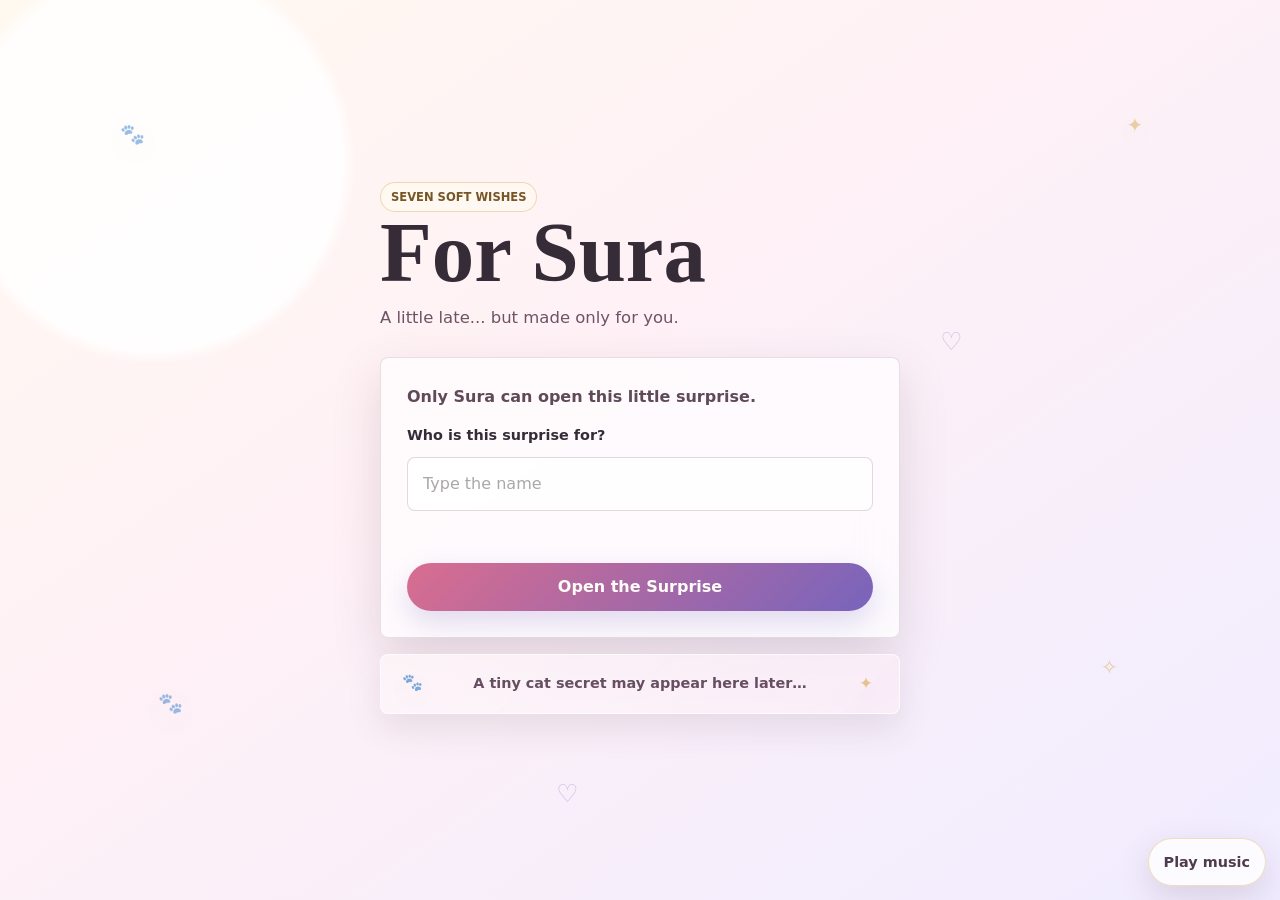
==== index.html @ e878a4b5 "added chapter two" ====
<!DOCTYPE html>
<html lang="en">
<head>
  <meta charset="UTF-8">
  <meta name="viewport" content="width=device-width, initial-scale=1, viewport-fit=cover">
  <meta name="theme-color" content="#fff5f7">
  <title>For Sura</title>
  <link rel="stylesheet" href="style.css?v=20260611-cat-council">
</head>
<body>
  <div class="ambient-layer" aria-hidden="true">
    <span class="float-shape paw p1">🐾</span>
    <span class="float-shape star p2">✦</span>
    <span class="float-shape heart p3">♡</span>
    <span class="float-shape paw p4">🐾</span>
    <span class="float-shape star p5">✧</span>
    <span class="float-shape heart p6">♡</span>
  </div>

  <button class="music-button tap-target" id="musicToggle" type="button">Play music</button>

  <main id="app">
    <section class="screen lock-screen is-active" id="lockScreen" aria-labelledby="lockTitle">
      <div class="screen-inner compact">
        <div class="mini-badge">seven soft wishes</div>
        <h1 id="lockTitle">For Sura</h1>
        <p class="subtitle" id="lockSubtitle">A little late&hellip; but made only for you.</p>

        <form class="glass-panel lock-card" id="unlockForm" autocomplete="off">
          <p class="soft-copy" id="lockOnlyText">Only Sura can open this little surprise.</p>
          <label for="unlockAnswer">Who is this surprise for?</label>
          <input id="unlockAnswer" name="unlockAnswer" type="text" inputmode="text" placeholder="Type the name" aria-describedby="unlockMessage">
          <p class="form-message" id="unlockMessage" aria-live="polite"></p>
          <button class="primary-button tap-target" type="submit">Open the Surprise</button>
        </form>

        <div class="return-game-shell" id="returnGameShell" aria-label="You Opened It Again">
          <span class="return-decoration return-paw" aria-hidden="true">&#128062;</span>
          <span class="return-decoration return-star" aria-hidden="true">&#10022;</span>

          <p class="return-game-hint" id="returnGameHint">A tiny cat secret may appear here later&hellip;</p>

          <article class="return-game-card" id="returnGameCard" hidden>
            <div class="mini-badge" id="returnGameFeature">You Opened It Again&hellip;</div>
            <h2 id="returnGameTitle">Wait&hellip; you opened it again? &#128062;</h2>
            <p id="returnGameSubtitle">The cats noticed. Since you came back, they prepared a tiny challenge.</p>

            <button class="return-primary-button tap-target" id="startReturnGame" type="button">
              Accept the Cat Challenge
            </button>

            <div class="return-trial" id="returnTrial" hidden>
              <div class="return-game-name" id="returnGameName">The Cat Council Trial</div>
              <p class="return-question" id="returnQuestion">The Cat Council has one question&hellip; why did you come back?</p>
              <div class="return-choice-grid" id="returnChoiceGrid"></div>
              <p class="return-verdict" id="returnVerdict" hidden></p>
              <p class="return-paw-instruction" id="returnPawInstruction" hidden>To complete the trial, catch 3 paw prints.</p>
              <p class="return-paw-progress" id="returnPawProgress" hidden>0 / 3 paws collected</p>
              <div class="return-paw-field" id="returnPawField" hidden aria-label="Floating paw prints"></div>

              <div class="return-final" id="returnFinal" hidden>
                <p class="return-final-message" id="returnFinalMessage"></p>
                <div class="return-badge" id="returnBadge">Official Return Visitor of the Cat Kingdom &#128062;</div>
                <p class="return-secret-wish" id="returnSecretWish"></p>
                <button class="return-primary-button tap-target" id="visitSurpriseAgain" type="button">
                  Visit the surprise again
                </button>
              </div>
            </div>
          </article>
        </div>
      </div>
    </section>

    <section class="screen game-screen" id="gameScreen" aria-labelledby="gameTitle">
      <div class="screen-inner wide">
        <div class="section-heading">
          <div class="mini-badge">birthday cats</div>
          <h2 id="gameTitle">Help the Birthday Cats Find 7 Wishes</h2>
          <p id="gameSubtitle">I&rsquo;m 7 days late, so I hid 7 wishes with the cats.</p>
        </div>

        <div class="progress-wrap" aria-live="polite">
          <span id="wishProgress">0 / 7 wishes collected</span>
          <div class="progress-track" aria-hidden="true">
            <span id="progressBar"></span>
          </div>
        </div>

        <div class="cat-grid" id="gameGrid" aria-label="Birthday cat cards"></div>

        <div class="completion-note" id="gameComplete" hidden>
          <p>You found all 7 wishes. Now your real surprise is open.</p>
          <button class="primary-button tap-target" id="openGiftButton" type="button">Open the Gift</button>
        </div>
      </div>
    </section>

    <section class="screen gift-screen" id="giftScreen" aria-labelledby="giftTitle">
      <div class="screen-inner compact">
        <div class="section-heading">
          <div class="mini-badge">unlocked</div>
          <h2 id="giftTitle">You unlocked the gift.</h2>
          <p>Tap the gift</p>
        </div>

        <button class="gift-box tap-target" id="giftBox" type="button" aria-label="Open the gift">
          <span class="gift-lid"></span>
          <span class="gift-ribbon vertical"></span>
          <span class="gift-ribbon horizontal"></span>
          <span class="gift-body"></span>
          <span class="gift-glow" aria-hidden="true"></span>
        </button>

        <div class="gift-message glass-panel" id="giftMessage" hidden>
          <p>This is not just a late birthday wish&hellip; it&rsquo;s a small reminder that you are appreciated.</p>
          <button class="primary-button tap-target" id="continueButton" type="button">Continue</button>
        </div>
      </div>
    </section>

    <section class="main-content" id="mainContent" aria-label="Birthday message for Sura" hidden>
      <section class="hero-section content-band">
        <div class="hero-copy reveal">
          <div class="mini-badge">made for friendship</div>
          <h1 id="heroTitle"></h1>
          <p id="heroSubtitle"></p>
        </div>
        <div class="hero-art reveal" id="heroArt" aria-hidden="true"></div>
      </section>

      <section class="content-band wishes-section" aria-labelledby="wishesTitle">
        <div class="section-heading reveal">
          <div class="mini-badge">seven days</div>
          <h2 id="wishesTitle">7 Days Late, 7 Wishes</h2>
          <p>Each late day brought one more wish for you.</p>
        </div>
        <div class="wish-list" id="wishList"></div>
      </section>

      <section class="content-band cats-section" aria-labelledby="catsTitle">
        <div class="section-heading reveal">
          <div class="mini-badge">soft paws</div>
          <h2 id="catsTitle">Because You Love Cats</h2>
          <p>So instead of normal photos, this little surprise comes with cats, softness, and wishes made just for you.</p>
        </div>
        <div class="cat-showcase" id="catShowcase"></div>
      </section>

      <section class="content-band chapter-two-section" id="chapterTwo" aria-labelledby="chapterTwoTitle"></section>

      <section class="content-band uploaded-section" id="uploadedCatSection" aria-labelledby="uploadedCatsTitle" hidden>
        <div class="section-heading reveal">
          <div class="mini-badge">extra smiles</div>
          <h2 id="uploadedCatsTitle">A Few More Birthday Cats</h2>
          <p>Because one cat was clearly not enough for a proper late birthday surprise.</p>
        </div>
        <div class="uploaded-image-grid" id="uploadedImageGrid"></div>
      </section>

      <section class="content-band message-section" aria-labelledby="messageTitle">
        <div class="letter-card reveal">
          <h2 id="messageTitle">A Little Letter</h2>
          <div id="mainMessage"></div>
        </div>
      </section>

      <section class="content-band finale-section" aria-labelledby="finalTitle">
        <div class="final-panel reveal">
          <h2 id="finalTitle">Late by 7 days&hellip; but still wishing you the best for the whole year.</h2>
          <button class="primary-button tap-target" id="replayButton" type="button">Replay the Surprise</button>
        </div>
      </section>
    </section>
  </main>

  <div class="confetti-layer" id="confettiLayer" aria-hidden="true"></div>
  <script src="chapter-two.config.js?v=20260611-cat-council"></script>
  <script src="chapter-two.data.js?v=20260611-cat-council"></script>
  <script src="chapter-two.js?v=20260611-cat-council"></script>
  <script src="script.js?v=20260611-cat-council"></script>
</body>
</html>
---- style.css ----
:root {
  --blush: #f6b7c8;
  --blush-deep: #d96d8f;
  --lavender: #c9b8ff;
  --lavender-deep: #7864bc;
  --cream: #fff7e8;
  --white: #ffffff;
  --gold: #d7ad55;
  --mint: #c7ded0;
  --ink: #352c38;
  --muted: #766b79;
  --line: rgba(126, 92, 113, 0.18);
  --glass: rgba(255, 255, 255, 0.68);
  --shadow: 0 18px 48px rgba(93, 63, 78, 0.17);
  --radius: 8px;
  --serif: Georgia, "Times New Roman", serif;
  --sans: "Avenir Next", "Segoe UI", system-ui, -apple-system, BlinkMacSystemFont, sans-serif;
}

* {
  box-sizing: border-box;
}

html {
  min-height: 100%;
  scroll-behavior: smooth;
}

body {
  min-height: 100vh;
  min-height: 100svh;
  margin: 0;
  color: var(--ink);
  font-family: var(--sans);
  background:
    radial-gradient(circle at 12% 18%, rgba(255, 255, 255, 0.88) 0 14%, transparent 15%),
    linear-gradient(145deg, #fff9f0 0%, #fff1f6 42%, #f0ecff 100%);
  overflow-x: hidden;
  -webkit-font-smoothing: antialiased;
  -webkit-tap-highlight-color: transparent;
}

button,
input {
  font: inherit;
}

button {
  cursor: pointer;
}

button:focus-visible,
input:focus-visible {
  outline: 3px solid rgba(215, 173, 85, 0.58);
  outline-offset: 3px;
}

.tap-target {
  min-height: 48px;
  touch-action: manipulation;
}

.ambient-layer,
.confetti-layer {
  position: fixed;
  inset: 0;
  pointer-events: none;
  overflow: hidden;
}

.ambient-layer {
  z-index: 0;
}

.confetti-layer {
  z-index: 20;
}

.float-shape {
  position: absolute;
  display: grid;
  width: 34px;
  height: 34px;
  place-items: center;
  color: rgba(217, 109, 143, 0.44);
  font-size: 1.25rem;
  animation: floatAround 11s ease-in-out infinite;
  filter: drop-shadow(0 8px 14px rgba(93, 63, 78, 0.13));
}

.float-shape.star {
  color: rgba(215, 173, 85, 0.52);
}

.float-shape.heart {
  color: rgba(120, 100, 188, 0.35);
  font-size: 1.55rem;
}

.p1 { left: 9%; top: 13%; animation-delay: -1s; }
.p2 { right: 10%; top: 12%; animation-delay: -3s; }
.p3 { left: 73%; top: 36%; animation-delay: -5s; }
.p4 { left: 12%; bottom: 20%; animation-delay: -7s; }
.p5 { right: 12%; bottom: 24%; animation-delay: -2s; }
.p6 { left: 43%; bottom: 10%; animation-delay: -8s; }

#app {
  position: relative;
  z-index: 1;
}

.screen {
  display: none;
  min-height: 100vh;
  min-height: 100svh;
  padding:
    calc(24px + env(safe-area-inset-top))
    18px
    calc(28px + env(safe-area-inset-bottom));
}

.screen.is-active {
  display: grid;
  place-items: center;
  animation: screenIn 420ms ease both;
}

.game-screen.is-active {
  align-items: start;
}

.screen-inner {
  width: min(100%, 760px);
}

.screen-inner.compact {
  max-width: 520px;
}

.screen-inner.wide {
  max-width: 930px;
}

.mini-badge {
  display: inline-flex;
  align-items: center;
  min-height: 30px;
  padding: 5px 10px;
  border: 1px solid rgba(215, 173, 85, 0.42);
  border-radius: 999px;
  color: #765626;
  background: rgba(255, 251, 240, 0.68);
  font-size: 0.72rem;
  font-weight: 800;
  letter-spacing: 0;
  text-transform: uppercase;
}

h1,
h2,
h3,
p {
  margin-top: 0;
}

h1,
h2 {
  font-family: var(--serif);
  letter-spacing: 0;
}

h1 {
  margin-bottom: 12px;
  font-size: clamp(2.55rem, 14vw, 5.3rem);
  line-height: 0.95;
}

h2 {
  margin-bottom: 10px;
  font-size: clamp(2rem, 8.5vw, 3.45rem);
  line-height: 1.02;
}

h3 {
  margin-bottom: 8px;
  font-size: 1rem;
}

p {
  color: var(--muted);
  line-height: 1.65;
}

.subtitle {
  max-width: 28rem;
  margin-bottom: 26px;
  color: #6e5366;
  font-size: 1.03rem;
}

.glass-panel {
  border: 1px solid var(--line);
  border-radius: var(--radius);
  background: var(--glass);
  box-shadow: var(--shadow);
  -webkit-backdrop-filter: blur(18px);
  backdrop-filter: blur(18px);
}

.lock-card {
  display: grid;
  gap: 14px;
  padding: 20px;
}

.return-game-shell {
  position: relative;
  margin-top: 16px;
  border: 1px solid rgba(255, 255, 255, 0.68);
  border-radius: var(--radius);
  padding: 16px 14px 18px;
  background:
    linear-gradient(135deg, rgba(255, 255, 255, 0.7), rgba(255, 241, 247, 0.72)),
    linear-gradient(145deg, rgba(246, 183, 200, 0.3), rgba(201, 184, 255, 0.26));
  box-shadow: 0 14px 34px rgba(93, 63, 78, 0.12);
  text-align: center;
  overflow: hidden;
  -webkit-backdrop-filter: blur(16px);
  backdrop-filter: blur(16px);
}

.return-game-hint {
  position: relative;
  z-index: 1;
  margin: 0;
  color: #674e62;
  font-size: 0.9rem;
  font-weight: 800;
  line-height: 1.42;
}

.return-decoration {
  position: absolute;
  display: grid;
  width: 34px;
  height: 34px;
  place-items: center;
  color: rgba(217, 109, 143, 0.56);
  font-size: 1.05rem;
  filter: drop-shadow(0 8px 12px rgba(93, 63, 78, 0.12));
  animation: ctaFloat 4.6s ease-in-out infinite;
}

.return-paw {
  left: 14px;
  top: 10px;
}

.return-star {
  right: 16px;
  bottom: 13px;
  color: rgba(215, 173, 85, 0.66);
  animation-delay: -1.6s;
}

.return-game-card {
  position: relative;
  z-index: 1;
  display: grid;
  gap: 12px;
}

.return-game-card[hidden] {
  display: none;
}

.return-game-card h2 {
  margin: 0;
  color: #58314e;
  font-size: clamp(1.55rem, 7vw, 2.15rem);
  line-height: 1.05;
}

.return-game-card p {
  margin-bottom: 0;
}

.return-primary-button {
  position: relative;
  z-index: 1;
  width: min(100%, 360px);
  min-height: 58px;
  border: 1px solid rgba(255, 255, 255, 0.78);
  border-radius: 999px;
  padding: 14px 18px;
  color: #55324e;
  background:
    linear-gradient(135deg, rgba(255, 250, 236, 0.96), rgba(255, 226, 239, 0.95) 45%, rgba(232, 224, 255, 0.96)),
    linear-gradient(135deg, var(--blush), var(--lavender));
  box-shadow:
    0 14px 30px rgba(120, 100, 188, 0.18),
    inset 0 1px 0 rgba(255, 255, 255, 0.84);
  font-weight: 950;
  transition: transform 180ms ease, box-shadow 180ms ease, filter 180ms ease;
}

.return-primary-button:hover {
  filter: brightness(1.02);
  box-shadow:
    0 16px 34px rgba(120, 100, 188, 0.22),
    inset 0 1px 0 rgba(255, 255, 255, 0.88);
}

.soft-copy {
  margin-bottom: 2px;
  color: #604a59;
  font-weight: 650;
}

label {
  color: var(--ink);
  font-size: 0.9rem;
  font-weight: 800;
}

input {
  width: 100%;
  min-height: 54px;
  border: 1px solid rgba(126, 92, 113, 0.23);
  border-radius: var(--radius);
  padding: 0 15px;
  color: var(--ink);
  background: rgba(255, 255, 255, 0.8);
}

input::placeholder {
  color: rgba(53, 44, 56, 0.42);
}

.form-message {
  min-height: 24px;
  margin: 0;
  color: var(--blush-deep);
  font-size: 0.92rem;
  font-weight: 750;
}

.primary-button,
.secondary-button {
  border: 0;
  border-radius: 999px;
  padding: 13px 20px;
  font-weight: 850;
  transition: transform 180ms ease, box-shadow 180ms ease, filter 180ms ease;
}

.primary-button {
  color: #fffdf7;
  background: linear-gradient(135deg, var(--blush-deep), var(--lavender-deep));
  box-shadow: 0 12px 28px rgba(120, 100, 188, 0.22);
}

.secondary-button {
  color: var(--ink);
  background: rgba(255, 255, 255, 0.78);
}

.primary-button:active,
.secondary-button:active,
.music-button:active,
.return-primary-button:active,
.return-choice-button:active,
.return-floating-paw:active,
.cat-card-button:active,
.gift-box:active {
  transform: scale(0.97);
}

.music-button {
  position: fixed;
  right: max(14px, env(safe-area-inset-right));
  bottom: calc(14px + env(safe-area-inset-bottom));
  z-index: 12;
  border: 1px solid rgba(215, 173, 85, 0.38);
  border-radius: 999px;
  padding: 11px 15px;
  color: #4f3b4d;
  background: rgba(255, 255, 255, 0.78);
  box-shadow: 0 12px 32px rgba(93, 63, 78, 0.16);
  -webkit-backdrop-filter: blur(16px);
  backdrop-filter: blur(16px);
  font-size: 0.9rem;
  font-weight: 850;
}

.section-heading {
  max-width: 720px;
  margin: 0 auto 24px;
  text-align: center;
}

.section-heading p {
  margin-bottom: 0;
}

.return-trial {
  display: grid;
  gap: 12px;
  margin-top: 4px;
  animation: riseIn 320ms ease both;
}

.return-trial[hidden],
.return-verdict[hidden],
.return-paw-instruction[hidden],
.return-paw-progress[hidden],
.return-paw-field[hidden],
.return-final[hidden] {
  display: none;
}

.return-question {
  color: #4f3b4d;
  font-weight: 900;
}

.return-game-name {
  display: inline-grid;
  width: fit-content;
  min-height: 34px;
  margin: 0 auto;
  place-items: center;
  border: 1px solid rgba(215, 173, 85, 0.32);
  border-radius: 999px;
  padding: 5px 12px;
  color: #765626;
  background: rgba(255, 251, 240, 0.74);
  font-size: 0.74rem;
  font-weight: 950;
  text-transform: uppercase;
}

.return-choice-grid {
  display: grid;
  gap: 9px;
}

.return-choice-button {
  width: 100%;
  min-height: 52px;
  border: 1px solid rgba(215, 173, 85, 0.28);
  border-radius: var(--radius);
  padding: 11px 12px;
  color: #4f3b4d;
  background: rgba(255, 255, 255, 0.72);
  box-shadow: 0 10px 22px rgba(93, 63, 78, 0.09);
  font-weight: 850;
  line-height: 1.22;
  transition: transform 180ms ease, background 180ms ease, border-color 180ms ease, box-shadow 180ms ease;
}

.return-choice-button.is-selected {
  border-color: rgba(217, 109, 143, 0.46);
  background: linear-gradient(135deg, rgba(255, 232, 241, 0.9), rgba(237, 231, 255, 0.92));
  box-shadow: 0 12px 28px rgba(120, 100, 188, 0.15);
}

.return-choice-button:disabled {
  cursor: default;
  opacity: 0.82;
}

.return-verdict {
  border: 1px solid rgba(217, 109, 143, 0.2);
  border-radius: var(--radius);
  padding: 12px;
  color: #52374b;
  background: rgba(255, 255, 255, 0.7);
  font-weight: 850;
  animation: riseIn 320ms ease both;
}

.return-paw-instruction,
.return-paw-progress {
  color: #6d5266;
  font-size: 0.92rem;
  font-weight: 850;
  line-height: 1.4;
}

.return-paw-progress {
  display: inline-grid;
  width: fit-content;
  min-height: 34px;
  margin: 0 auto;
  place-items: center;
  border: 1px solid rgba(215, 173, 85, 0.3);
  border-radius: 999px;
  padding: 5px 12px;
  color: #765626;
  background: rgba(255, 251, 240, 0.72);
}

.return-paw-field {
  position: relative;
  height: 184px;
  border: 1px solid rgba(126, 92, 113, 0.14);
  border-radius: var(--radius);
  background:
    radial-gradient(circle at 14% 18%, rgba(255, 255, 255, 0.74) 0 16%, transparent 17%),
    linear-gradient(145deg, rgba(255, 250, 236, 0.72), rgba(255, 233, 243, 0.62), rgba(235, 229, 255, 0.58));
  overflow: hidden;
}

.return-floating-paw {
  position: absolute;
  display: grid;
  width: 54px;
  height: 54px;
  place-items: center;
  border: 1px solid rgba(255, 255, 255, 0.78);
  border-radius: 50%;
  color: #8f4c74;
  background: rgba(255, 255, 255, 0.66);
  box-shadow: 0 12px 24px rgba(93, 63, 78, 0.14);
  font-size: 1.45rem;
  animation: pawBob 3.8s ease-in-out infinite;
  -webkit-backdrop-filter: blur(12px);
  backdrop-filter: blur(12px);
}

.return-floating-paw::after {
  position: absolute;
  inset: -7px;
  border-radius: inherit;
  border: 1px solid rgba(215, 173, 85, 0.24);
  content: "";
}

.return-floating-paw.is-collected {
  pointer-events: none;
  border-color: transparent;
  color: transparent;
  background: transparent;
  box-shadow: none;
  transform: scale(1.34) rotate(12deg);
  transition: color 120ms ease, background 120ms ease, border-color 120ms ease, box-shadow 120ms ease, transform 220ms ease;
}

.return-floating-paw.is-collected::before {
  position: absolute;
  color: var(--gold);
  content: "\2726";
  filter: drop-shadow(0 0 10px rgba(215, 173, 85, 0.5));
  font-size: 1.65rem;
  animation: pawSparkle 520ms ease forwards;
}

.return-floating-paw.is-collected::after {
  border-color: rgba(215, 173, 85, 0.08);
  box-shadow: 0 0 0 12px rgba(215, 173, 85, 0.08);
  animation: pawSparkleRing 520ms ease forwards;
}

.paw-1 { left: 10%; top: 18%; animation-delay: -0.4s; }
.paw-2 { right: 12%; top: 12%; animation-delay: -1.4s; }
.paw-3 { left: 42%; top: 36%; animation-delay: -2.1s; }
.paw-4 { left: 17%; bottom: 12%; animation-delay: -2.8s; }
.paw-5 { right: 18%; bottom: 15%; animation-delay: -0.9s; }

.return-final {
  display: grid;
  gap: 12px;
  border: 1px solid rgba(215, 173, 85, 0.24);
  border-radius: var(--radius);
  padding: 14px;
  background: rgba(255, 255, 255, 0.68);
  animation: riseIn 380ms ease both;
}

.return-final-message,
.return-secret-wish {
  color: var(--ink);
  font-weight: 850;
}

.return-badge {
  display: inline-grid;
  width: fit-content;
  max-width: 100%;
  min-height: 42px;
  margin: 0 auto;
  place-items: center;
  border: 1px solid rgba(215, 173, 85, 0.42);
  border-radius: 999px;
  padding: 8px 13px;
  color: #6f501b;
  background: linear-gradient(135deg, rgba(255, 245, 207, 0.94), rgba(255, 255, 255, 0.74));
  box-shadow: 0 12px 24px rgba(215, 173, 85, 0.14);
  font-size: 0.86rem;
  font-weight: 950;
  line-height: 1.2;
  text-align: center;
}

.progress-wrap {
  width: min(100%, 540px);
  margin: 0 auto 22px;
  color: var(--ink);
  font-weight: 850;
  text-align: center;
}

.progress-track {
  height: 9px;
  margin-top: 10px;
  border: 1px solid rgba(215, 173, 85, 0.28);
  border-radius: 999px;
  background: rgba(255, 255, 255, 0.58);
  overflow: hidden;
}

.progress-track span {
  display: block;
  width: 0;
  height: 100%;
  border-radius: inherit;
  background: linear-gradient(90deg, var(--gold), var(--blush-deep));
  transition: width 360ms ease;
}

.cat-grid {
  display: grid;
  grid-template-columns: repeat(3, minmax(0, 1fr));
  gap: 12px;
}

.cat-card-button {
  position: relative;
  width: 100%;
  min-height: 168px;
  border: 0;
  border-radius: var(--radius);
  padding: 0;
  background: transparent;
  perspective: 900px;
}

.cat-card-inner {
  position: absolute;
  inset: 0;
  border-radius: var(--radius);
  transform-style: preserve-3d;
  transition: transform 560ms cubic-bezier(0.2, 0.72, 0.2, 1);
}

.cat-card-button.is-open .cat-card-inner {
  transform: rotateY(180deg);
}

.card-face {
  position: absolute;
  inset: 0;
  display: grid;
  place-items: center;
  border: 1px solid var(--line);
  border-radius: var(--radius);
  padding: 12px;
  background: rgba(255, 255, 255, 0.67);
  box-shadow: 0 14px 28px rgba(93, 63, 78, 0.12);
  -webkit-backdrop-filter: blur(14px);
  backdrop-filter: blur(14px);
  backface-visibility: hidden;
}

.card-front {
  gap: 7px;
}

.card-front .cat-mini {
  width: 66px;
  height: 66px;
}

.card-front strong {
  color: #65445b;
  font-size: 0.88rem;
}

.card-back {
  transform: rotateY(180deg);
}

.card-back > span {
  width: 100%;
}

.card-back p {
  margin: 0;
  color: var(--ink);
  font-size: clamp(0.82rem, 2.9vw, 0.98rem);
  font-weight: 800;
  line-height: 1.35;
}

.card-back .wish-mark {
  display: inline-grid;
  width: 34px;
  height: 34px;
  margin-bottom: 10px;
  place-items: center;
  border-radius: 50%;
  color: #71511c;
  background: rgba(255, 239, 190, 0.86);
}

.completion-note {
  width: min(100%, 540px);
  margin: 24px auto 0;
  padding: 18px;
  border-radius: var(--radius);
  background: rgba(255, 255, 255, 0.72);
  box-shadow: var(--shadow);
  text-align: center;
}

.completion-note p {
  margin-bottom: 14px;
  color: var(--ink);
  font-weight: 800;
}

.gift-box {
  position: relative;
  display: block;
  width: min(62vw, 240px);
  height: min(62vw, 240px);
  margin: 10px auto 28px;
  border: 0;
  background: transparent;
}

.gift-body,
.gift-lid,
.gift-ribbon,
.gift-glow {
  position: absolute;
  left: 50%;
  transform: translateX(-50%);
  border-radius: var(--radius);
}

.gift-body {
  bottom: 18px;
  width: 74%;
  height: 58%;
  background: linear-gradient(145deg, #f49ab4, #c9b8ff);
  box-shadow: 0 20px 44px rgba(120, 100, 188, 0.24);
}

.gift-lid {
  top: 46px;
  z-index: 3;
  width: 84%;
  height: 24%;
  background: linear-gradient(145deg, #d96d8f, #f7bfcc);
  transform-origin: 22% 100%;
  transition: transform 620ms cubic-bezier(0.18, 0.82, 0.25, 1.05);
}

.gift-ribbon {
  z-index: 4;
  background: linear-gradient(180deg, #fff3c6, var(--gold));
}

.gift-ribbon.vertical {
  top: 46px;
  bottom: 18px;
  width: 15%;
}

.gift-ribbon.horizontal {
  top: 107px;
  width: 74%;
  height: 15%;
}

.gift-glow {
  top: 52px;
  width: 72%;
  height: 72%;
  background: rgba(255, 232, 156, 0.32);
  filter: blur(22px);
  opacity: 0;
  transition: opacity 380ms ease;
}

.gift-box.is-open .gift-lid {
  transform: translateX(-58%) translateY(-44px) rotate(-16deg);
}

.gift-box.is-open .gift-glow {
  opacity: 1;
  animation: giftPulse 1.9s ease-in-out infinite;
}

.gift-message {
  max-width: 540px;
  margin: 0 auto;
  padding: 20px;
  text-align: center;
  animation: riseIn 440ms ease both;
}

.gift-message p {
  color: var(--ink);
  font-weight: 800;
}

.main-content {
  animation: screenIn 520ms ease both;
}

.content-band {
  position: relative;
  width: 100%;
  padding: 68px 18px;
}

.hero-section {
  display: grid;
  min-height: 92vh;
  min-height: 92svh;
  grid-template-columns: minmax(0, 1fr);
  align-items: center;
  gap: 28px;
  padding:
    calc(30px + env(safe-area-inset-top))
    18px
    52px;
}

.hero-copy,
.hero-art,
.wish-list,
.cat-showcase,
.letter-card,
.final-panel {
  width: min(100%, 1080px);
  margin-right: auto;
  margin-left: auto;
}

.hero-copy p {
  max-width: 36rem;
  color: #644d61;
  font-size: 1.08rem;
}

.hero-art {
  display: grid;
  min-height: 318px;
  place-items: center;
}

.hero-art svg,
.cat-illustration svg {
  display: block;
  width: 100%;
  height: auto;
}

.hero-art svg {
  max-width: 420px;
}

.wish-list {
  display: grid;
  gap: 12px;
}

.wish-card,
.cat-profile,
.letter-card,
.final-panel {
  border: 1px solid var(--line);
  border-radius: var(--radius);
  background: rgba(255, 255, 255, 0.62);
  box-shadow: 0 14px 34px rgba(93, 63, 78, 0.11);
  -webkit-backdrop-filter: blur(14px);
  backdrop-filter: blur(14px);
}

.wish-card {
  display: grid;
  grid-template-columns: auto 1fr;
  gap: 13px;
  align-items: start;
  padding: 16px;
}

.day-chip {
  display: grid;
  min-width: 58px;
  min-height: 58px;
  place-items: center;
  border-radius: var(--radius);
  color: #765626;
  background: linear-gradient(145deg, rgba(255, 241, 194, 0.95), rgba(255, 255, 255, 0.72));
  font-size: 0.79rem;
  font-weight: 900;
}

.wish-card p {
  margin: 4px 0 0;
  color: var(--ink);
  font-weight: 700;
}

.cat-showcase {
  display: grid;
  gap: 14px;
}

.uploaded-image-grid {
  display: grid;
  width: min(100%, 1080px);
  margin-right: auto;
  margin-left: auto;
  gap: 14px;
}

.uploaded-image-card {
  position: relative;
  min-height: 260px;
  border: 1px solid var(--line);
  border-radius: var(--radius);
  background: rgba(255, 255, 255, 0.62);
  box-shadow: 0 14px 34px rgba(93, 63, 78, 0.11);
  overflow: hidden;
  -webkit-backdrop-filter: blur(14px);
  backdrop-filter: blur(14px);
}

.uploaded-image-card img {
  display: block;
  width: 100%;
  height: 100%;
  min-height: 260px;
  object-fit: cover;
}

.uploaded-image-card figcaption {
  position: absolute;
  right: 10px;
  bottom: 10px;
  left: 10px;
  border: 1px solid rgba(255, 255, 255, 0.48);
  border-radius: var(--radius);
  padding: 9px 10px;
  color: #4f3b4d;
  background: rgba(255, 255, 255, 0.74);
  -webkit-backdrop-filter: blur(12px);
  backdrop-filter: blur(12px);
  font-size: 0.86rem;
  font-weight: 850;
  line-height: 1.35;
}

.cat-profile {
  display: grid;
  grid-template-columns: 96px 1fr;
  gap: 14px;
  align-items: center;
  padding: 14px;
}

.cat-illustration {
  display: grid;
  min-width: 96px;
  min-height: 96px;
  place-items: center;
  border-radius: var(--radius);
  background: rgba(255, 247, 232, 0.72);
}

.cat-profile h3 {
  color: var(--ink);
}

.cat-profile p {
  margin-bottom: 0;
  font-size: 0.94rem;
}

.message-section {
  padding-top: 36px;
}

.letter-card {
  max-width: 760px;
  padding: 24px 20px;
  background:
    linear-gradient(rgba(255, 255, 255, 0.7), rgba(255, 255, 255, 0.66)),
    repeating-linear-gradient(0deg, transparent 0 31px, rgba(215, 173, 85, 0.11) 32px);
}

.letter-card h2 {
  margin-bottom: 20px;
  color: #59324d;
}

.letter-card p {
  margin-bottom: 16px;
  color: #4e4250;
  font-size: 1rem;
}

.final-panel {
  max-width: 760px;
  padding: 26px 20px;
  text-align: center;
}

.final-panel h2 {
  color: #59324d;
  font-size: clamp(1.9rem, 7.3vw, 3.1rem);
}

.chapter-two-section {
  position: relative;
  overflow: hidden;
  background:
    linear-gradient(180deg, rgba(255, 248, 236, 0.72), rgba(255, 238, 246, 0.78) 54%, rgba(243, 239, 255, 0.84)),
    repeating-linear-gradient(135deg, rgba(255, 255, 255, 0.24) 0 18px, rgba(215, 173, 85, 0.08) 19px 20px);
}

.chapter-two-section::before {
  content: "";
  position: absolute;
  inset: 0;
  pointer-events: none;
  background:
    linear-gradient(90deg, rgba(255, 255, 255, 0.24), transparent 42%, rgba(255, 255, 255, 0.18)),
    repeating-linear-gradient(0deg, transparent 0 31px, rgba(215, 173, 85, 0.06) 32px);
  mix-blend-mode: soft-light;
}

.chapter-two-bg {
  position: absolute;
  inset: 0;
  pointer-events: none;
  overflow: hidden;
}

.chapter-floater {
  position: absolute;
  left: var(--float-left);
  top: var(--float-top);
  width: 12px;
  height: 12px;
  opacity: 0.58;
  animation: chapterFloat 13s ease-in-out infinite;
  animation-delay: var(--float-delay);
}

.chapter-floater.sparkle {
  border-radius: 2px;
  background: rgba(217, 173, 85, 0.62);
  transform: rotate(45deg);
  box-shadow: 0 0 18px rgba(217, 173, 85, 0.2);
}

.chapter-floater.petal {
  width: 16px;
  height: 10px;
  border-radius: 999px 999px 999px 2px;
  background: rgba(248, 184, 202, 0.58);
  box-shadow: 0 0 18px rgba(248, 184, 202, 0.15);
}

.chapter-two-shell {
  position: relative;
  z-index: 1;
  width: min(100%, 1120px);
  margin: 0 auto;
}

.chapter-two-heading {
  max-width: 760px;
  margin: 0 auto 20px;
  text-align: center;
}

.chapter-two-heading h2 {
  color: #56364e;
}

.chapter-two-heading p {
  margin-bottom: 0;
  color: #604c5d;
  font-size: 1.02rem;
}

.chapter-two-actions {
  display: flex;
  flex-wrap: wrap;
  justify-content: center;
  gap: 10px;
  margin-bottom: 24px;
}

.chapter-enter-button.is-entered {
  filter: saturate(1.05) brightness(1.04);
  box-shadow: 0 0 0 5px rgba(255, 244, 203, 0.44), 0 16px 38px rgba(120, 100, 188, 0.24);
}

.chapter-music-toggle:disabled {
  cursor: not-allowed;
  opacity: 0.72;
}

.chapter-story {
  display: grid;
  grid-template-columns: minmax(0, 1fr);
  gap: 18px;
  align-items: stretch;
  margin: 0 auto 44px;
  --parallax-x: 0px;
  --parallax-y: 0px;
}

.story-frame {
  position: relative;
  min-height: 330px;
  border: 1px solid rgba(215, 173, 85, 0.24);
  border-radius: var(--radius);
  background: rgba(255, 255, 255, 0.56);
  box-shadow: 0 24px 60px rgba(93, 63, 78, 0.16);
  overflow: hidden;
}

.story-slides {
  position: absolute;
  inset: 0;
  transform: translate3d(calc(var(--parallax-x) * -0.22), calc(var(--parallax-y) * -0.22), 0) scale(1.02);
  transition: transform 220ms ease-out;
}

.story-panel {
  position: absolute;
  inset: 0;
  margin: 0;
  opacity: 0;
  transition: opacity 1100ms ease;
}

.story-panel.is-active {
  opacity: 1;
}

.story-panel img {
  display: block;
  width: 100%;
  height: 100%;
  object-fit: cover;
  filter: saturate(0.92) contrast(0.96);
}

.story-panel.is-active img {
  animation: chapterKenBurns 9.5s ease-in-out alternate infinite;
}

.story-panel.has-missing-image {
  background:
    linear-gradient(160deg, rgba(255, 248, 236, 0.88), rgba(255, 230, 241, 0.82) 47%, rgba(238, 232, 255, 0.9)),
    repeating-linear-gradient(115deg, rgba(255, 255, 255, 0.22) 0 14px, rgba(215, 173, 85, 0.08) 15px 16px);
}

.story-panel.has-missing-image::before,
.story-panel.has-missing-image::after {
  content: "";
  position: absolute;
  pointer-events: none;
}

.story-panel.has-missing-image::before {
  left: 50%;
  bottom: 12%;
  width: 36%;
  aspect-ratio: 1;
  border: 1px solid rgba(215, 173, 85, 0.26);
  border-radius: 50%;
  background: rgba(255, 255, 255, 0.28);
  transform: translateX(-50%);
  box-shadow: inset 0 0 30px rgba(255, 247, 232, 0.78), 0 0 50px rgba(215, 173, 85, 0.18);
}

.story-panel.has-missing-image::after {
  left: 18%;
  top: 19%;
  width: 18%;
  height: 42%;
  border: 2px solid rgba(101, 68, 91, 0.22);
  border-radius: 48% 48% 6px 6px;
  background: rgba(255, 247, 232, 0.5);
  box-shadow: 42vw 10vh 0 -18px rgba(255, 255, 255, 0.2);
}

.painted-wash {
  position: absolute;
  inset: 0;
  pointer-events: none;
  background:
    linear-gradient(180deg, rgba(255, 255, 255, 0.1), rgba(53, 44, 56, 0.18)),
    repeating-linear-gradient(90deg, rgba(255, 255, 255, 0.06) 0 2px, transparent 3px 9px);
  mix-blend-mode: screen;
}

.chapter-candle {
  position: absolute;
  bottom: 28px;
  width: 18px;
  height: 38px;
  border-radius: 999px 999px 6px 6px;
  background: linear-gradient(180deg, #fff8de, #d9ad55);
  box-shadow: 0 0 28px rgba(217, 173, 85, 0.54);
  animation: candlePulse 2.4s ease-in-out infinite;
}

.chapter-candle::before {
  content: "";
  position: absolute;
  left: 50%;
  top: -17px;
  width: 16px;
  height: 24px;
  border-radius: 70% 70% 55% 55%;
  background: rgba(255, 221, 127, 0.78);
  transform: translateX(-50%);
  filter: blur(0.2px);
}

.chapter-candle.candle-one {
  left: 22px;
}

.chapter-candle.candle-two {
  right: 22px;
  animation-delay: -0.8s;
}

.story-panel-nav {
  position: absolute;
  right: 16px;
  bottom: 16px;
  display: flex;
  gap: 8px;
  padding: 8px;
  border: 1px solid rgba(255, 255, 255, 0.42);
  border-radius: 999px;
  background: rgba(255, 255, 255, 0.56);
  -webkit-backdrop-filter: blur(12px);
  backdrop-filter: blur(12px);
}

.story-panel-nav button {
  width: 12px;
  height: 12px;
  border: 0;
  border-radius: 50%;
  padding: 0;
  background: rgba(101, 68, 91, 0.25);
}

.story-panel-nav button[aria-selected="true"] {
  background: #d9ad55;
  box-shadow: 0 0 0 5px rgba(217, 173, 85, 0.18);
}

.story-copy {
  display: grid;
  align-content: center;
  min-height: 240px;
  border: 1px solid rgba(215, 173, 85, 0.22);
  border-radius: var(--radius);
  padding: 22px;
  background:
    linear-gradient(rgba(255, 255, 255, 0.76), rgba(255, 255, 255, 0.7)),
    repeating-linear-gradient(0deg, transparent 0 31px, rgba(215, 173, 85, 0.09) 32px);
  box-shadow: 0 18px 42px rgba(93, 63, 78, 0.11);
}

.story-count {
  margin-bottom: 12px;
  color: #8c6a2c;
  font-size: 0.78rem;
  font-weight: 900;
  text-transform: uppercase;
}

.story-copy h3 {
  margin-bottom: 10px;
  color: #56364e;
  font-family: var(--serif);
  font-size: 1.85rem;
  line-height: 1.05;
}

.story-copy p {
  margin-bottom: 0;
  color: #4f4250;
  font-size: 1.02rem;
  font-weight: 750;
}

.story-copy.is-revealed h3,
.story-copy.is-revealed p,
.story-copy.is-revealed .story-count {
  animation: fairytaleTextIn 680ms ease both;
}

.story-copy.is-revealed p {
  animation-delay: 90ms;
}

.council-game {
  display: grid;
  gap: 22px;
}

.council-game-copy {
  max-width: 760px;
  margin: 0 auto;
  text-align: center;
}

.council-game-copy h3 {
  margin: 10px 0;
  color: #56364e;
  font-family: var(--serif);
  font-size: 2.15rem;
  line-height: 1.05;
}

.council-game-copy p {
  margin-bottom: 0;
}

.council-progress {
  margin-top: 12px;
  color: #5d4256;
  font-weight: 850;
}

.council-layout {
  display: grid;
  gap: 18px;
  align-items: center;
}

.council-table-stage {
  position: relative;
  width: min(100%, 540px);
  aspect-ratio: 1;
  margin: 0 auto;
  border-radius: 50%;
  background:
    linear-gradient(145deg, rgba(255, 255, 255, 0.5), rgba(255, 240, 246, 0.38)),
    repeating-linear-gradient(45deg, rgba(255, 255, 255, 0.16) 0 16px, rgba(215, 173, 85, 0.07) 17px 18px);
  box-shadow: inset 0 0 42px rgba(255, 255, 255, 0.58);
  --parallax-x: 0px;
  --parallax-y: 0px;
}

.round-table {
  position: absolute;
  left: 50%;
  top: 52%;
  display: grid;
  width: 50%;
  aspect-ratio: 1;
  place-items: center;
  border: 1px solid rgba(116, 81, 104, 0.2);
  border-radius: 50%;
  padding: 16px;
  color: #6b4d5f;
  background:
    linear-gradient(145deg, rgba(255, 248, 236, 0.92), rgba(255, 229, 239, 0.78)),
    repeating-radial-gradient(circle at center, rgba(215, 173, 85, 0.08) 0 2px, transparent 3px 16px);
  box-shadow: 0 18px 44px rgba(93, 63, 78, 0.14), inset 0 0 30px rgba(255, 255, 255, 0.72);
  transform: translate(-50%, -50%) translate3d(calc(var(--parallax-x) * -0.12), calc(var(--parallax-y) * -0.12), 0);
  transition: transform 220ms ease-out;
  text-align: center;
}

.round-table span {
  max-width: 10rem;
  color: #745160;
  font-family: var(--serif);
  font-size: 1.04rem;
  font-weight: 700;
  line-height: 1.15;
}

.table-candle {
  position: absolute;
  left: 26%;
  top: 54%;
  width: 10px;
  height: 24px;
  border-radius: 999px 999px 4px 4px;
  background: linear-gradient(#fff7dc, #d9ad55);
  box-shadow: 0 0 22px rgba(217, 173, 85, 0.54);
  animation: candlePulse 2.2s ease-in-out infinite;
}

.table-candle.second {
  left: auto;
  right: 27%;
  top: 39%;
  animation-delay: -0.7s;
}

.table-candle::before {
  content: "";
  position: absolute;
  left: 50%;
  top: -11px;
  width: 10px;
  height: 15px;
  border-radius: 70% 70% 50% 50%;
  background: rgba(255, 218, 115, 0.78);
  transform: translateX(-50%);
}

.council-chair {
  position: absolute;
  left: var(--chair-x);
  top: var(--chair-y);
  display: grid;
  width: clamp(64px, 18%, 96px);
  aspect-ratio: 0.82;
  place-items: center;
  transform: translate(-50%, -50%) translate3d(calc(var(--parallax-x) * 0.16), calc(var(--parallax-y) * 0.16), 0);
  transition: transform 220ms ease-out;
}

.council-chair::before {
  content: "";
  position: absolute;
  inset: 4px 9px 12px;
  border: 1px solid rgba(101, 68, 91, 0.22);
  border-radius: 42% 42% 9px 9px;
  background: linear-gradient(180deg, rgba(255, 248, 236, 0.9), rgba(248, 184, 202, 0.55));
  box-shadow: 0 10px 22px rgba(93, 63, 78, 0.11);
}

.council-chair::after {
  content: "";
  position: absolute;
  right: 18%;
  bottom: 4px;
  left: 18%;
  height: 16px;
  border: 1px solid rgba(101, 68, 91, 0.18);
  border-radius: 999px;
  background: rgba(255, 255, 255, 0.58);
}

.cat-token {
  position: relative;
  z-index: 1;
  display: grid;
  width: 92%;
  min-height: 74px;
  place-items: center;
  border: 0;
  border-radius: var(--radius);
  padding: 4px;
  color: #56364e;
  background: transparent;
}

.cat-token::before {
  content: "";
  position: absolute;
  inset: 10px;
  border-radius: 50%;
  background: rgba(255, 244, 204, 0.28);
  box-shadow: 0 0 22px rgba(217, 173, 85, 0.3);
  opacity: 0.7;
  transition: opacity 180ms ease, transform 180ms ease;
}

.cat-token:hover::before,
.cat-token:focus-visible::before,
.cat-token.is-visited::before {
  opacity: 1;
  transform: scale(1.08);
}

.cat-token.is-visited .cat-token-label {
  background: rgba(255, 247, 232, 0.9);
  color: #765626;
}

.cat-token-art {
  position: relative;
  z-index: 1;
  display: block;
  width: 52px;
  height: 52px;
}

.cat-token-art svg {
  display: block;
  width: 100%;
  height: auto;
}

.cat-token-label {
  position: relative;
  z-index: 1;
  max-width: 100%;
  border-radius: 999px;
  padding: 3px 7px;
  color: #5d4256;
  background: rgba(255, 255, 255, 0.64);
  font-size: 0.68rem;
  font-weight: 900;
  line-height: 1.15;
  text-align: center;
  overflow-wrap: anywhere;
}

.seventh-chair {
  color: #765626;
}

.seventh-chair::before {
  background: linear-gradient(180deg, rgba(255, 252, 236, 0.95), rgba(217, 173, 85, 0.24));
}

.empty-chair-glow {
  position: absolute;
  inset: -4px 2px 4px;
  border-radius: 48% 48% 12px 12px;
  background: rgba(255, 235, 164, 0.24);
  filter: blur(12px);
  opacity: 0.28;
}

.empty-chair-label {
  position: relative;
  z-index: 1;
  max-width: 88%;
  border-radius: 999px;
  padding: 6px 8px;
  background: rgba(255, 255, 255, 0.7);
  font-size: 0.7rem;
  font-weight: 900;
  line-height: 1.12;
  text-align: center;
  overflow-wrap: anywhere;
}

.council-table-stage.is-unlocked .seventh-chair::before {
  border-color: rgba(217, 173, 85, 0.68);
  box-shadow: 0 0 0 8px rgba(255, 239, 190, 0.52), 0 0 42px rgba(217, 173, 85, 0.42);
  animation: seventhChairGlow 2.1s ease-in-out infinite;
}

.council-table-stage.is-unlocked .empty-chair-glow {
  opacity: 0.9;
  animation: candlePulse 2s ease-in-out infinite;
}

.cat-question-panel {
  border: 1px solid rgba(215, 173, 85, 0.24);
  border-radius: var(--radius);
  padding: 20px;
  background:
    linear-gradient(rgba(255, 255, 255, 0.82), rgba(255, 255, 255, 0.76)),
    repeating-linear-gradient(0deg, transparent 0 31px, rgba(215, 173, 85, 0.08) 32px);
  box-shadow: 0 16px 38px rgba(93, 63, 78, 0.11);
}

.question-kicker {
  color: #8c6a2c;
  font-size: 0.75rem;
  font-weight: 900;
  text-transform: uppercase;
}

.cat-question-panel h4 {
  margin: 8px 0 8px;
  color: #56364e;
  font-family: var(--serif);
  font-size: 1.45rem;
}

.cat-question-panel p {
  margin-bottom: 14px;
  color: #4f4250;
}

.answer-row {
  display: flex;
  flex-wrap: wrap;
  gap: 8px;
}

.answer-row .secondary-button {
  min-height: 42px;
  padding: 10px 14px;
  font-size: 0.9rem;
}

.question-response {
  min-height: 52px;
  margin-top: 14px;
  color: #5d4256;
  font-weight: 800;
}

.chapter-final-message {
  max-width: 760px;
  margin: 4px auto 0;
  border: 1px solid rgba(215, 173, 85, 0.32);
  border-radius: var(--radius);
  padding: 20px;
  background: rgba(255, 255, 255, 0.76);
  box-shadow: 0 18px 46px rgba(93, 63, 78, 0.12);
  text-align: center;
}

.chapter-final-message p {
  margin-bottom: 8px;
  color: #56364e;
  font-weight: 900;
}

.chapter-final-message strong {
  display: block;
  color: #4f3b4d;
  font-family: var(--serif);
  font-size: 1.35rem;
  line-height: 1.28;
}

.chapter-final-message span {
  display: inline-block;
  margin-top: 14px;
  border-radius: 999px;
  padding: 10px 16px;
  color: #fffdf7;
  background: linear-gradient(135deg, var(--blush-deep), var(--lavender-deep));
  font-weight: 900;
}

.paw-trail {
  position: fixed;
  z-index: 30;
  width: 18px;
  height: 16px;
  pointer-events: none;
  animation: pawTrail 920ms ease-out forwards;
}

.paw-trail::before {
  content: "";
  position: absolute;
  left: 5px;
  bottom: 1px;
  width: 9px;
  height: 8px;
  border-radius: 50%;
  background: rgba(217, 109, 143, 0.62);
  box-shadow:
    -7px -7px 0 -3px rgba(217, 109, 143, 0.58),
    -1px -10px 0 -3px rgba(217, 109, 143, 0.58),
    6px -8px 0 -3px rgba(217, 109, 143, 0.58),
    10px -3px 0 -4px rgba(217, 109, 143, 0.52);
}

.reveal {
  opacity: 0;
  transform: translateY(18px);
  transition: opacity 640ms ease, transform 640ms ease;
}

.reveal.is-visible {
  opacity: 1;
  transform: translateY(0);
}

.confetti-piece {
  position: absolute;
  top: -16px;
  width: 9px;
  height: 14px;
  border-radius: 2px;
  animation: confettiFall var(--fall-time, 2200ms) linear forwards;
}

.confetti-piece.soft-sparkle {
  width: 8px;
  height: 8px;
  border-radius: 50%;
  box-shadow: 0 0 14px rgba(215, 173, 85, 0.34);
}

@keyframes screenIn {
  from { opacity: 0; transform: translateY(12px); }
  to { opacity: 1; transform: translateY(0); }
}

@keyframes riseIn {
  from { opacity: 0; transform: translateY(18px); }
  to { opacity: 1; transform: translateY(0); }
}

@keyframes floatAround {
  0%, 100% { transform: translate3d(0, 0, 0) rotate(0deg); }
  50% { transform: translate3d(10px, -18px, 0) rotate(7deg); }
}

@keyframes ctaFloat {
  0%, 100% { transform: translate3d(0, 0, 0) rotate(-7deg); }
  50% { transform: translate3d(4px, -8px, 0) rotate(8deg); }
}

@keyframes pawBob {
  0%, 100% { transform: translate3d(0, 0, 0) rotate(-5deg); }
  50% { transform: translate3d(3px, -10px, 0) rotate(6deg); }
}

@keyframes pawSparkle {
  0% { opacity: 0; transform: scale(0.6) rotate(0deg); }
  45% { opacity: 1; transform: scale(1.22) rotate(18deg); }
  100% { opacity: 0; transform: scale(1.45) rotate(34deg); }
}

@keyframes pawSparkleRing {
  0% { opacity: 0; transform: scale(0.65); }
  45% { opacity: 1; transform: scale(1); }
  100% { opacity: 0; transform: scale(1.22); }
}

@keyframes confettiFall {
  0% { transform: translate3d(0, -20px, 0) rotate(0deg); opacity: 1; }
  100% { transform: translate3d(var(--drift, 0), 112vh, 0) rotate(560deg); opacity: 0; }
}

@keyframes giftPulse {
  0%, 100% { transform: translateX(-50%) scale(0.96); }
  50% { transform: translateX(-50%) scale(1.06); }
}

@keyframes chapterFloat {
  0%, 100% { transform: translate3d(0, 0, 0) rotate(0deg); }
  50% { transform: translate3d(10px, -18px, 0) rotate(12deg); }
}

@keyframes chapterKenBurns {
  0% { transform: scale(1) translate3d(0, 0, 0); }
  100% { transform: scale(1.08) translate3d(-1.4%, -1.2%, 0); }
}

@keyframes candlePulse {
  0%, 100% { opacity: 0.74; filter: saturate(1); }
  50% { opacity: 1; filter: saturate(1.18); }
}

@keyframes fairytaleTextIn {
  from { opacity: 0; transform: translateY(10px); }
  to { opacity: 1; transform: translateY(0); }
}

@keyframes seventhChairGlow {
  0%, 100% { filter: brightness(1); }
  50% { filter: brightness(1.12); }
}

@keyframes pawTrail {
  0% { opacity: 0; transform: translate3d(0, 8px, 0) scale(0.72) rotate(-8deg); }
  22% { opacity: 1; }
  100% { opacity: 0; transform: translate3d(8px, -22px, 0) scale(1) rotate(10deg); }
}

@media (min-width: 680px) {
  .screen {
    padding-right: 28px;
    padding-left: 28px;
  }

  .lock-card {
    padding: 26px;
  }

  .return-game-shell {
    padding: 18px 18px 20px;
  }

  .return-choice-grid {
    grid-template-columns: repeat(2, minmax(0, 1fr));
  }

  .cat-grid {
    gap: 16px;
  }

  .cat-card-button {
    min-height: 188px;
  }

  .hero-section {
    grid-template-columns: minmax(0, 1fr) minmax(280px, 0.9fr);
    padding-right: 32px;
    padding-left: 32px;
  }

  .content-band {
    padding-right: 32px;
    padding-left: 32px;
  }

  .wish-list {
    grid-template-columns: repeat(2, minmax(0, 1fr));
  }

  .cat-showcase {
    grid-template-columns: repeat(2, minmax(0, 1fr));
  }

  .uploaded-image-grid {
    grid-template-columns: repeat(2, minmax(0, 1fr));
  }

  .chapter-story {
    grid-template-columns: minmax(0, 1.15fr) minmax(260px, 0.85fr);
  }

  .story-frame {
    min-height: 440px;
  }

  .council-layout {
    grid-template-columns: minmax(360px, 1fr) minmax(280px, 0.78fr);
  }

  .cat-question-panel {
    align-self: center;
  }

  .uploaded-image-card {
    min-height: 320px;
  }

  .uploaded-image-card img {
    min-height: 320px;
  }

  .letter-card,
  .final-panel {
    padding: 34px;
  }
}

@media (max-width: 430px) {
  .screen {
    padding:
      calc(34px + env(safe-area-inset-top))
      12px
      calc(116px + env(safe-area-inset-bottom));
  }

  .ambient-layer {
    display: none;
  }

  .game-screen .screen-inner {
    max-width: 390px;
  }

  .game-screen .section-heading {
    margin-bottom: 12px;
  }

  .game-screen .mini-badge {
    min-height: 26px;
    padding: 4px 9px;
    font-size: 0.64rem;
  }

  .game-screen h2 {
    margin-bottom: 8px;
    font-size: clamp(1.28rem, 6.2vw, 1.62rem);
    line-height: 1.06;
  }

  .game-screen .section-heading p {
    font-size: 0.8rem;
    line-height: 1.38;
  }

  .progress-wrap {
    margin-bottom: 12px;
    font-size: 0.8rem;
  }

  .cat-grid {
    grid-template-columns: repeat(3, minmax(0, 1fr));
    gap: 8px;
  }

  .cat-card-button {
    min-height: 112px;
  }

  .card-face {
    padding: 7px;
  }

  .card-front .cat-mini {
    width: 42px;
    height: 42px;
  }

  .card-front strong {
    max-width: 100%;
    font-size: 0.66rem;
    line-height: 1.15;
    overflow-wrap: anywhere;
  }

  .card-back .wish-mark {
    width: 23px;
    height: 23px;
    margin-bottom: 5px;
    font-size: 0.76rem;
  }

  .card-back p {
    font-size: 0.62rem;
    line-height: 1.18;
    overflow-wrap: anywhere;
  }

  .completion-note {
    margin-top: 14px;
    padding: 14px;
  }

  .completion-note p {
    margin-bottom: 10px;
    font-size: 0.88rem;
  }

  .cat-profile {
    grid-template-columns: 82px 1fr;
  }

  .chapter-two-section {
    padding-top: 54px;
    padding-bottom: 58px;
  }

  .chapter-two-heading h2 {
    font-size: 2.08rem;
  }

  .chapter-two-heading p,
  .story-copy p,
  .council-game-copy p,
  .cat-question-panel p {
    font-size: 0.92rem;
    line-height: 1.48;
  }

  .chapter-two-actions {
    align-items: stretch;
    flex-direction: column;
  }

  .chapter-two-actions .primary-button,
  .chapter-two-actions .secondary-button {
    width: 100%;
  }

  .story-frame {
    min-height: 276px;
  }

  .story-copy {
    min-height: 208px;
    padding: 18px;
  }

  .story-copy h3,
  .council-game-copy h3 {
    font-size: 1.58rem;
  }

  .story-panel-nav {
    right: 10px;
    bottom: 10px;
  }

  .chapter-candle {
    bottom: 20px;
    width: 14px;
    height: 30px;
  }

  .council-table-stage {
    width: min(100%, 372px);
  }

  .round-table span {
    font-size: 0.82rem;
  }

  .cat-token-art {
    width: 42px;
    height: 42px;
  }

  .cat-token-label,
  .empty-chair-label {
    font-size: 0.58rem;
  }

  .cat-question-panel {
    padding: 16px;
  }

  .answer-row {
    flex-direction: column;
  }

  .cat-illustration {
    min-width: 82px;
    min-height: 82px;
  }

  .music-button {
    max-width: calc(100vw - 28px);
    font-size: 0.84rem;
  }

  .return-game-shell {
    margin-top: 14px;
    padding: 15px 12px 16px;
  }

  .return-game-hint,
  .return-game-card p {
    font-size: 0.84rem;
  }

  .return-decoration {
    width: 28px;
    height: 28px;
    font-size: 0.95rem;
  }

  .return-game-card h2 {
    font-size: clamp(1.38rem, 7.4vw, 1.86rem);
  }

  .return-primary-button {
    min-height: 56px;
    padding-right: 14px;
    padding-left: 14px;
    font-size: 0.95rem;
  }

  .return-choice-button {
    min-height: 50px;
    font-size: 0.86rem;
  }

  .return-paw-field {
    height: 168px;
  }

  .return-floating-paw {
    width: 50px;
    height: 50px;
    font-size: 1.32rem;
  }

  .return-badge {
    font-size: 0.78rem;
  }
}

@media (prefers-reduced-motion: reduce) {
  *,
  *::before,
  *::after {
    animation-duration: 0.01ms !important;
    animation-iteration-count: 1 !important;
    scroll-behavior: auto !important;
    transition-duration: 0.01ms !important;
  }

  .story-slides {
    transform: translate3d(0, 0, 0) !important;
  }

  .round-table,
  .council-chair {
    transform: translate(-50%, -50%) !important;
  }
}
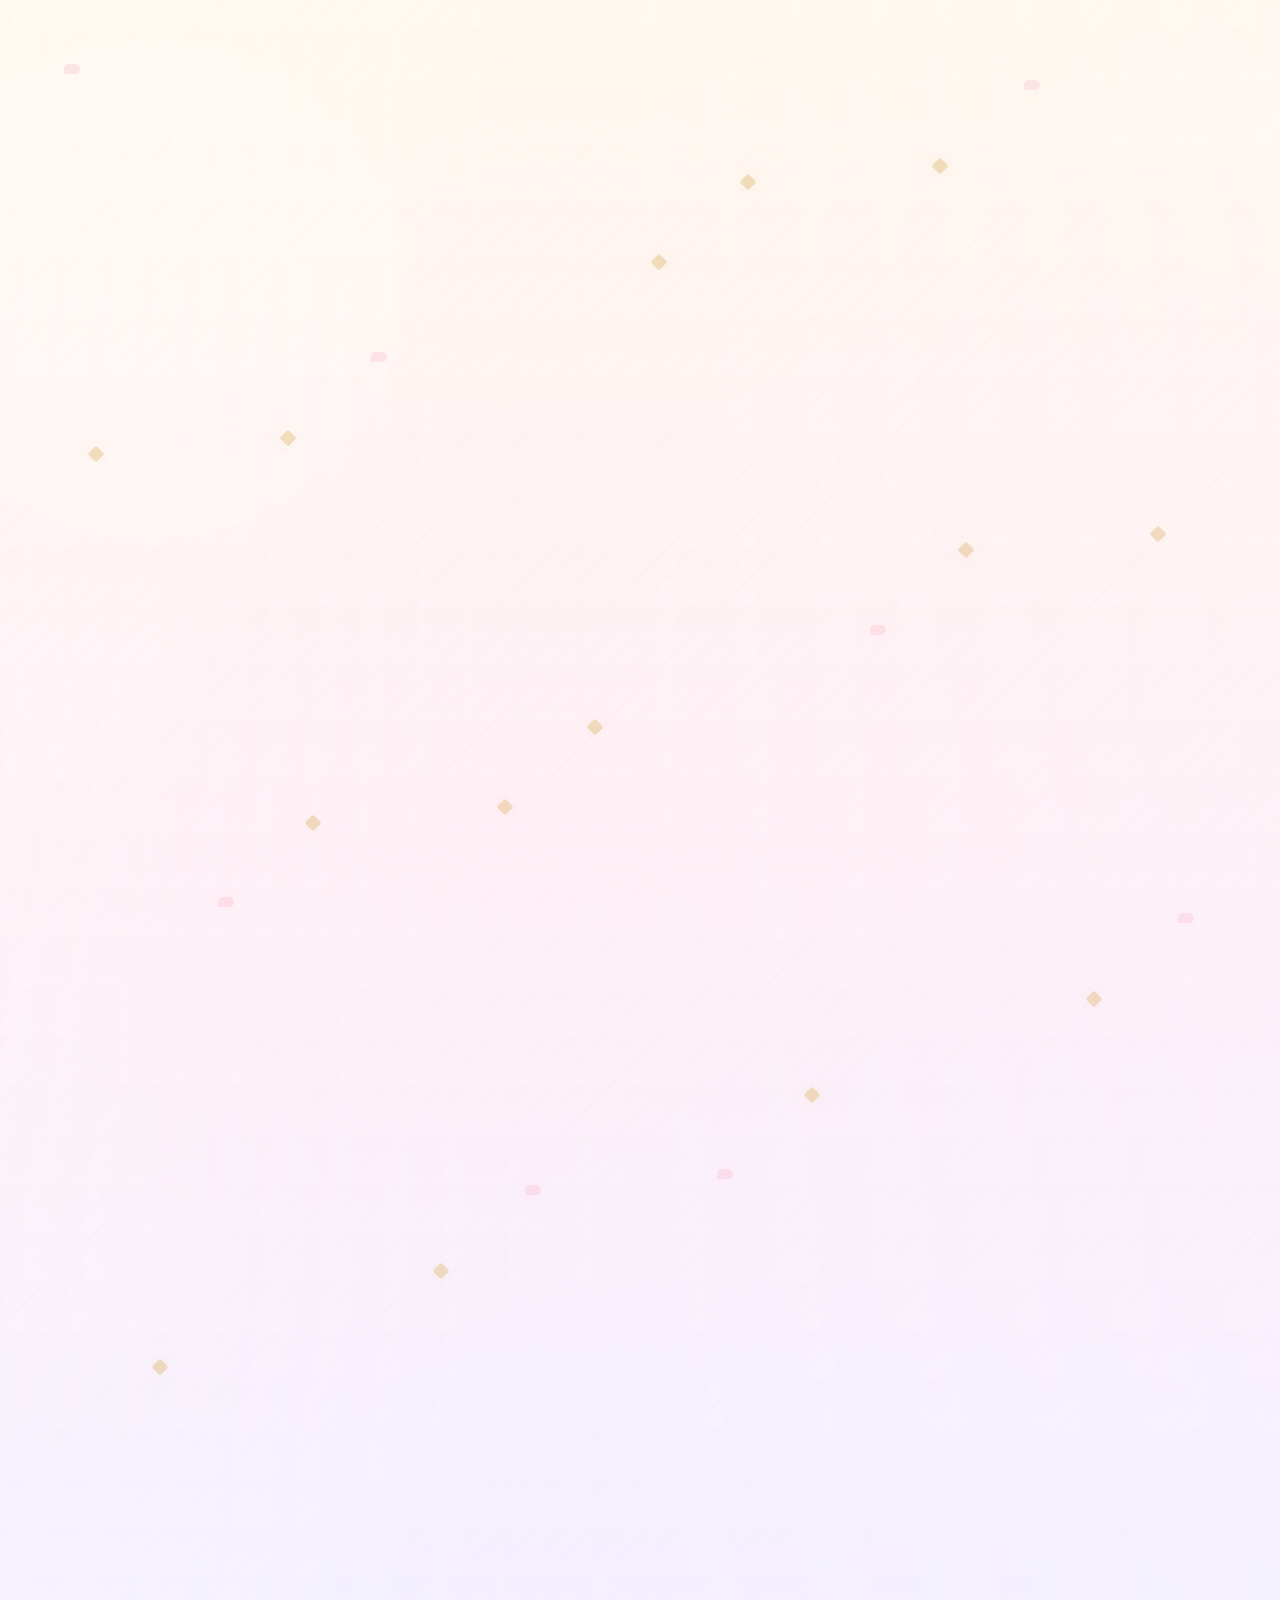
==== commit 76974a06: "added chapter two" ====
--- a/index.html
+++ b/index.html
@@ -4,180 +4,19 @@
   <meta charset="UTF-8">
   <meta name="viewport" content="width=device-width, initial-scale=1, viewport-fit=cover">
   <meta name="theme-color" content="#fff5f7">
-  <title>For Sura</title>
+  <title>For Sura — The Secret World</title>
   <link rel="stylesheet" href="style.css?v=20260611-cat-council">
 </head>
 <body>
-  <div class="ambient-layer" aria-hidden="true">
-    <span class="float-shape paw p1">🐾</span>
-    <span class="float-shape star p2">✦</span>
-    <span class="float-shape heart p3">♡</span>
-    <span class="float-shape paw p4">🐾</span>
-    <span class="float-shape star p5">✧</span>
-    <span class="float-shape heart p6">♡</span>
-  </div>
-
-  <button class="music-button tap-target" id="musicToggle" type="button">Play music</button>
-
   <main id="app">
-    <section class="screen lock-screen is-active" id="lockScreen" aria-labelledby="lockTitle">
-      <div class="screen-inner compact">
-        <div class="mini-badge">seven soft wishes</div>
-        <h1 id="lockTitle">For Sura</h1>
-        <p class="subtitle" id="lockSubtitle">A little late&hellip; but made only for you.</p>
-
-        <form class="glass-panel lock-card" id="unlockForm" autocomplete="off">
-          <p class="soft-copy" id="lockOnlyText">Only Sura can open this little surprise.</p>
-          <label for="unlockAnswer">Who is this surprise for?</label>
-          <input id="unlockAnswer" name="unlockAnswer" type="text" inputmode="text" placeholder="Type the name" aria-describedby="unlockMessage">
-          <p class="form-message" id="unlockMessage" aria-live="polite"></p>
-          <button class="primary-button tap-target" type="submit">Open the Surprise</button>
-        </form>
-
-        <div class="return-game-shell" id="returnGameShell" aria-label="You Opened It Again">
-          <span class="return-decoration return-paw" aria-hidden="true">&#128062;</span>
-          <span class="return-decoration return-star" aria-hidden="true">&#10022;</span>
-
-          <p class="return-game-hint" id="returnGameHint">A tiny cat secret may appear here later&hellip;</p>
-
-          <article class="return-game-card" id="returnGameCard" hidden>
-            <div class="mini-badge" id="returnGameFeature">You Opened It Again&hellip;</div>
-            <h2 id="returnGameTitle">Wait&hellip; you opened it again? &#128062;</h2>
-            <p id="returnGameSubtitle">The cats noticed. Since you came back, they prepared a tiny challenge.</p>
-
-            <button class="return-primary-button tap-target" id="startReturnGame" type="button">
-              Accept the Cat Challenge
-            </button>
-
-            <div class="return-trial" id="returnTrial" hidden>
-              <div class="return-game-name" id="returnGameName">The Cat Council Trial</div>
-              <p class="return-question" id="returnQuestion">The Cat Council has one question&hellip; why did you come back?</p>
-              <div class="return-choice-grid" id="returnChoiceGrid"></div>
-              <p class="return-verdict" id="returnVerdict" hidden></p>
-              <p class="return-paw-instruction" id="returnPawInstruction" hidden>To complete the trial, catch 3 paw prints.</p>
-              <p class="return-paw-progress" id="returnPawProgress" hidden>0 / 3 paws collected</p>
-              <div class="return-paw-field" id="returnPawField" hidden aria-label="Floating paw prints"></div>
-
-              <div class="return-final" id="returnFinal" hidden>
-                <p class="return-final-message" id="returnFinalMessage"></p>
-                <div class="return-badge" id="returnBadge">Official Return Visitor of the Cat Kingdom &#128062;</div>
-                <p class="return-secret-wish" id="returnSecretWish"></p>
-                <button class="return-primary-button tap-target" id="visitSurpriseAgain" type="button">
-                  Visit the surprise again
-                </button>
-              </div>
-            </div>
-          </article>
-        </div>
-      </div>
-    </section>
-
-    <section class="screen game-screen" id="gameScreen" aria-labelledby="gameTitle">
-      <div class="screen-inner wide">
-        <div class="section-heading">
-          <div class="mini-badge">birthday cats</div>
-          <h2 id="gameTitle">Help the Birthday Cats Find 7 Wishes</h2>
-          <p id="gameSubtitle">I&rsquo;m 7 days late, so I hid 7 wishes with the cats.</p>
-        </div>
-
-        <div class="progress-wrap" aria-live="polite">
-          <span id="wishProgress">0 / 7 wishes collected</span>
-          <div class="progress-track" aria-hidden="true">
-            <span id="progressBar"></span>
-          </div>
-        </div>
-
-        <div class="cat-grid" id="gameGrid" aria-label="Birthday cat cards"></div>
-
-        <div class="completion-note" id="gameComplete" hidden>
-          <p>You found all 7 wishes. Now your real surprise is open.</p>
-          <button class="primary-button tap-target" id="openGiftButton" type="button">Open the Gift</button>
-        </div>
-      </div>
-    </section>
-
-    <section class="screen gift-screen" id="giftScreen" aria-labelledby="giftTitle">
-      <div class="screen-inner compact">
-        <div class="section-heading">
-          <div class="mini-badge">unlocked</div>
-          <h2 id="giftTitle">You unlocked the gift.</h2>
-          <p>Tap the gift</p>
-        </div>
-
-        <button class="gift-box tap-target" id="giftBox" type="button" aria-label="Open the gift">
-          <span class="gift-lid"></span>
-          <span class="gift-ribbon vertical"></span>
-          <span class="gift-ribbon horizontal"></span>
-          <span class="gift-body"></span>
-          <span class="gift-glow" aria-hidden="true"></span>
-        </button>
-
-        <div class="gift-message glass-panel" id="giftMessage" hidden>
-          <p>This is not just a late birthday wish&hellip; it&rsquo;s a small reminder that you are appreciated.</p>
-          <button class="primary-button tap-target" id="continueButton" type="button">Continue</button>
-        </div>
-      </div>
-    </section>
-
-    <section class="main-content" id="mainContent" aria-label="Birthday message for Sura" hidden>
-      <section class="hero-section content-band">
-        <div class="hero-copy reveal">
-          <div class="mini-badge">made for friendship</div>
-          <h1 id="heroTitle"></h1>
-          <p id="heroSubtitle"></p>
-        </div>
-        <div class="hero-art reveal" id="heroArt" aria-hidden="true"></div>
-      </section>
-
-      <section class="content-band wishes-section" aria-labelledby="wishesTitle">
-        <div class="section-heading reveal">
-          <div class="mini-badge">seven days</div>
-          <h2 id="wishesTitle">7 Days Late, 7 Wishes</h2>
-          <p>Each late day brought one more wish for you.</p>
-        </div>
-        <div class="wish-list" id="wishList"></div>
-      </section>
-
-      <section class="content-band cats-section" aria-labelledby="catsTitle">
-        <div class="section-heading reveal">
-          <div class="mini-badge">soft paws</div>
-          <h2 id="catsTitle">Because You Love Cats</h2>
-          <p>So instead of normal photos, this little surprise comes with cats, softness, and wishes made just for you.</p>
-        </div>
-        <div class="cat-showcase" id="catShowcase"></div>
-      </section>
-
-      <section class="content-band chapter-two-section" id="chapterTwo" aria-labelledby="chapterTwoTitle"></section>
-
-      <section class="content-band uploaded-section" id="uploadedCatSection" aria-labelledby="uploadedCatsTitle" hidden>
-        <div class="section-heading reveal">
-          <div class="mini-badge">extra smiles</div>
-          <h2 id="uploadedCatsTitle">A Few More Birthday Cats</h2>
-          <p>Because one cat was clearly not enough for a proper late birthday surprise.</p>
-        </div>
-        <div class="uploaded-image-grid" id="uploadedImageGrid"></div>
-      </section>
-
-      <section class="content-band message-section" aria-labelledby="messageTitle">
-        <div class="letter-card reveal">
-          <h2 id="messageTitle">A Little Letter</h2>
-          <div id="mainMessage"></div>
-        </div>
-      </section>
-
-      <section class="content-band finale-section" aria-labelledby="finalTitle">
-        <div class="final-panel reveal">
-          <h2 id="finalTitle">Late by 7 days&hellip; but still wishing you the best for the whole year.</h2>
-          <button class="primary-button tap-target" id="replayButton" type="button">Replay the Surprise</button>
-        </div>
-      </section>
-    </section>
+    <section class="content-band chapter-two-section" id="chapterTwo" aria-labelledby="chapterTwoTitle"></section>
   </main>
 
-  <div class="confetti-layer" id="confettiLayer" aria-hidden="true"></div>
   <script src="chapter-two.config.js?v=20260611-cat-council"></script>
   <script src="chapter-two.data.js?v=20260611-cat-council"></script>
   <script src="chapter-two.js?v=20260611-cat-council"></script>
-  <script src="script.js?v=20260611-cat-council"></script>
+  <script>
+    window.ChapterTwo.mount("#chapterTwo");
+  </script>
 </body>
-</html>
+</html>
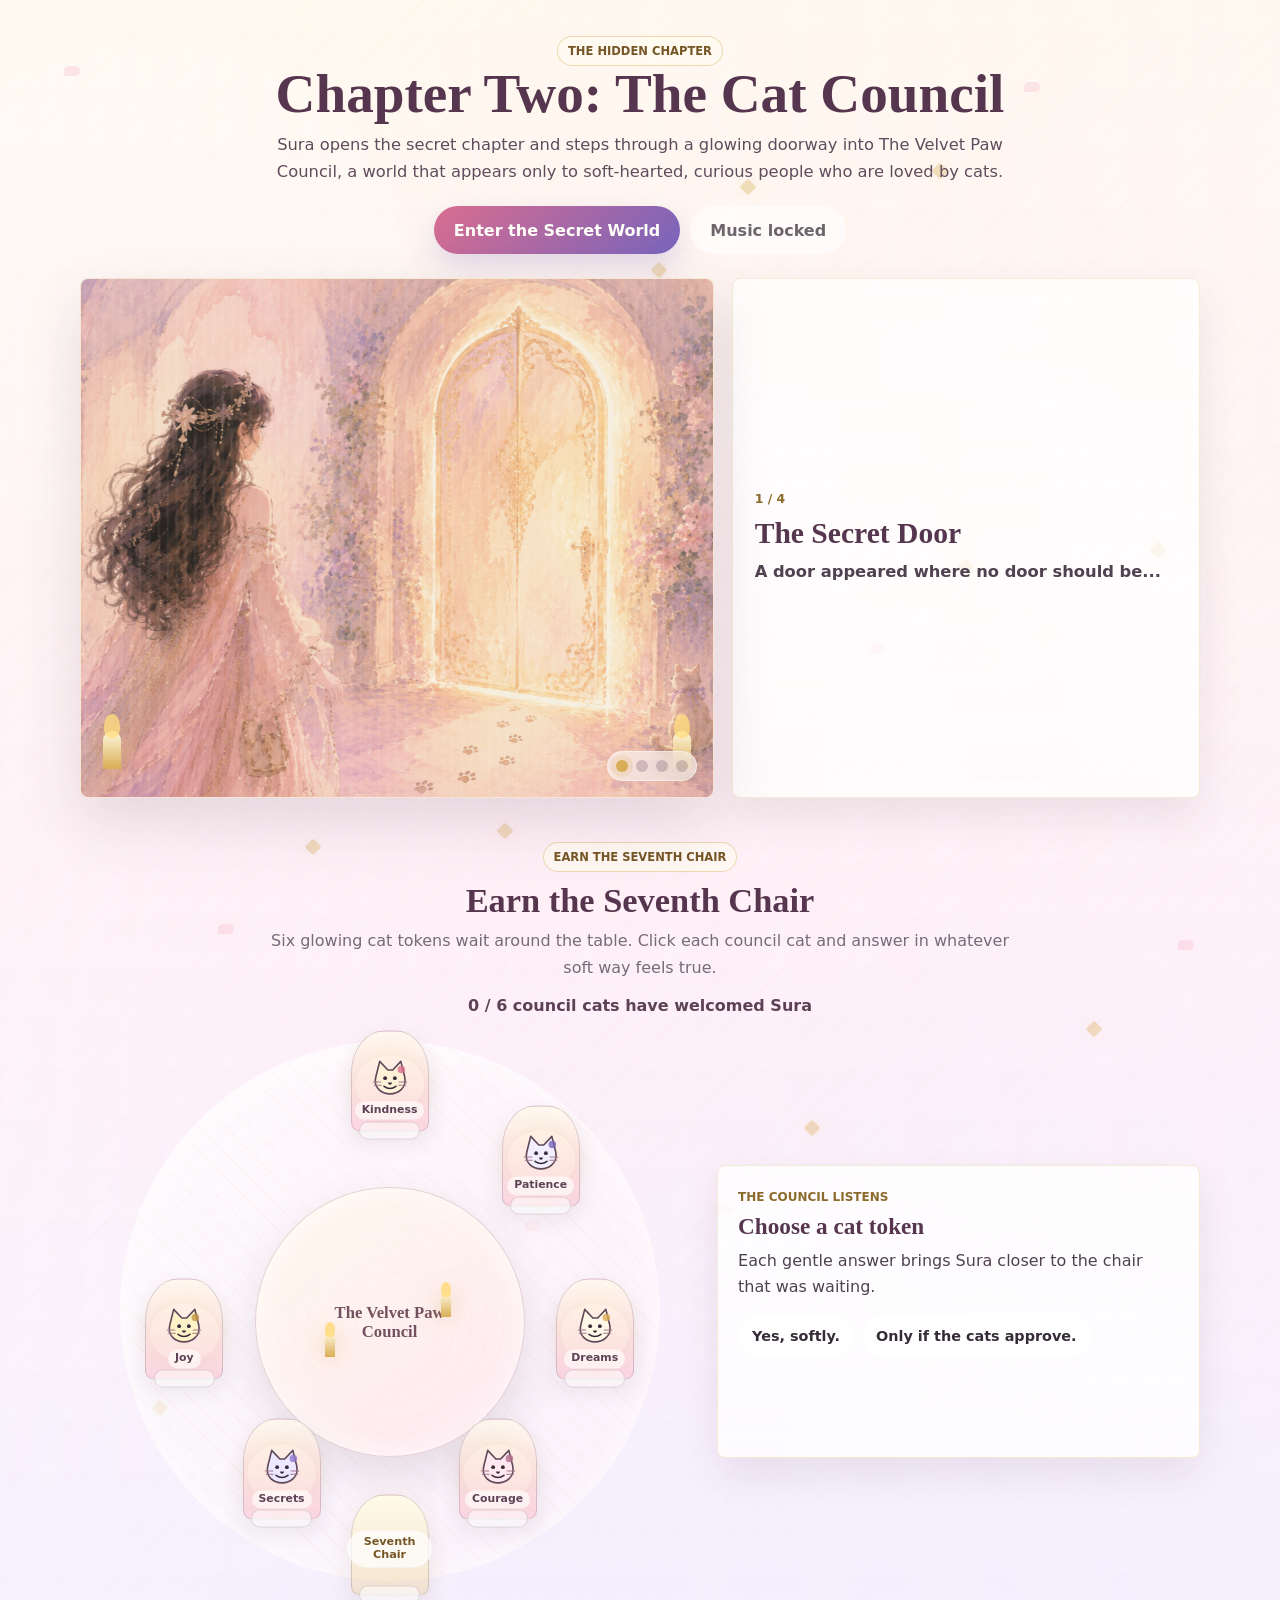
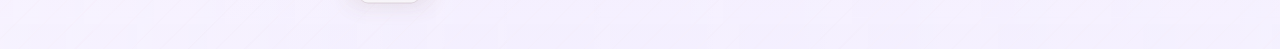
==== commit 8e3de34d: "added chapter two" ====
--- a/index.html
+++ b/index.html
@@ -5,16 +5,16 @@
   <meta name="viewport" content="width=device-width, initial-scale=1, viewport-fit=cover">
   <meta name="theme-color" content="#fff5f7">
   <title>For Sura — The Secret World</title>
-  <link rel="stylesheet" href="style.css?v=20260611-cat-council">
+  <link rel="stylesheet" href="style.css?v=20260612-direct">
 </head>
 <body>
   <main id="app">
     <section class="content-band chapter-two-section" id="chapterTwo" aria-labelledby="chapterTwoTitle"></section>
   </main>
 
-  <script src="chapter-two.config.js?v=20260611-cat-council"></script>
-  <script src="chapter-two.data.js?v=20260611-cat-council"></script>
-  <script src="chapter-two.js?v=20260611-cat-council"></script>
+  <script src="chapter-two.config.js?v=20260612-direct"></script>
+  <script src="chapter-two.data.js?v=20260612-direct"></script>
+  <script src="chapter-two.js?v=20260612-direct"></script>
   <script>
     window.ChapterTwo.mount("#chapterTwo");
   </script>
--- a/style.css
+++ b/style.css
@@ -2116,3 +2116,37 @@
     transform: translate(-50%, -50%) !important;
   }
 }
+/* Direct Chapter Two mode fix */
+#chapterTwo .reveal {
+  opacity: 1 !important;
+  transform: none !important;
+}
+
+#chapterTwo {
+  min-height: 100vh;
+  padding-top: 36px;
+}
+
+#chapterTwo .chapter-two-shell {
+  display: block;
+}
+
+#chapterTwo .story-frame {
+  min-height: 520px;
+}
+
+#chapterTwo .story-panel {
+  position: absolute !important;
+  inset: 0 !important;
+  opacity: 0;
+}
+
+#chapterTwo .story-panel.is-active {
+  opacity: 1 !important;
+}
+
+#chapterTwo .story-panel img {
+  width: 100%;
+  height: 100%;
+  object-fit: cover;
+}
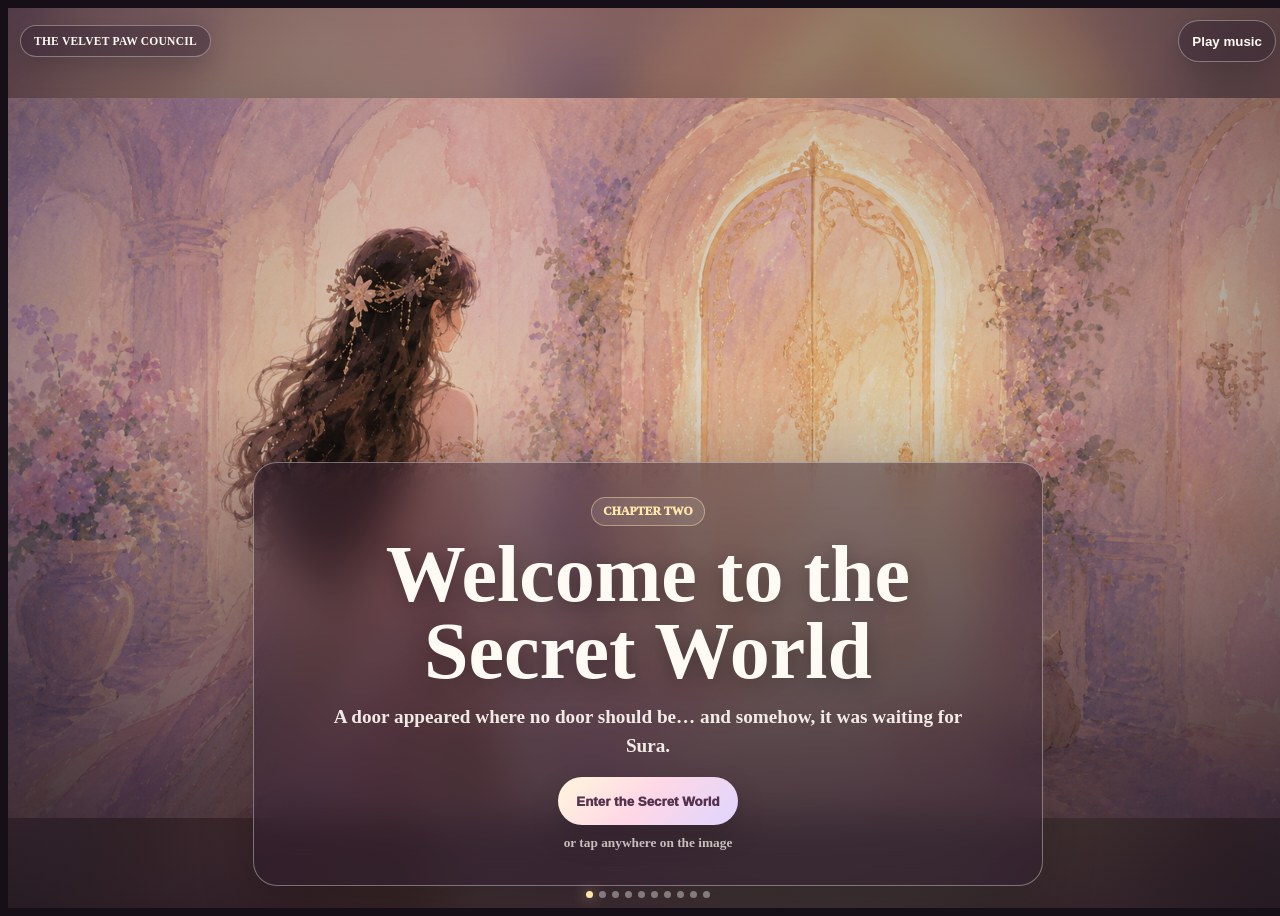
==== commit ee7710f6: "make chapter two fullscreen interactive" ====
--- a/index.html
+++ b/index.html
@@ -5,16 +5,16 @@
   <meta name="viewport" content="width=device-width, initial-scale=1, viewport-fit=cover">
   <meta name="theme-color" content="#fff5f7">
   <title>For Sura — The Secret World</title>
-  <link rel="stylesheet" href="style.css?v=20260612-direct">
+  <link rel="stylesheet" href="style.css?v=20260612-immersive">
 </head>
 <body>
   <main id="app">
     <section class="content-band chapter-two-section" id="chapterTwo" aria-labelledby="chapterTwoTitle"></section>
   </main>
 
-  <script src="chapter-two.config.js?v=20260612-direct"></script>
-  <script src="chapter-two.data.js?v=20260612-direct"></script>
-  <script src="chapter-two.js?v=20260612-direct"></script>
+  <script src="chapter-two.config.js?v=20260612-immersive"></script>
+  <script src="chapter-two.data.js?v=20260612-immersive"></script>
+  <script src="chapter-two.js?v=20260612-immersive"></script>
   <script>
     window.ChapterTwo.mount("#chapterTwo");
   </script>
--- a/style.css
+++ b/style.css
@@ -1,2152 +1,442 @@
-:root {
-  --blush: #f6b7c8;
-  --blush-deep: #d96d8f;
-  --lavender: #c9b8ff;
-  --lavender-deep: #7864bc;
-  --cream: #fff7e8;
-  --white: #ffffff;
-  --gold: #d7ad55;
-  --mint: #c7ded0;
-  --ink: #352c38;
-  --muted: #766b79;
-  --line: rgba(126, 92, 113, 0.18);
-  --glass: rgba(255, 255, 255, 0.68);
-  --shadow: 0 18px 48px rgba(93, 63, 78, 0.17);
-  --radius: 8px;
-  --serif: Georgia, "Times New Roman", serif;
-  --sans: "Avenir Next", "Segoe UI", system-ui, -apple-system, BlinkMacSystemFont, sans-serif;
-}
-
-* {
-  box-sizing: border-box;
-}
-
-html {
+/* Immersive full-screen Chapter Two for iPhone + GitHub Pages */
+body.chapter-two-fullscreen {
+  overflow: hidden;
+  background: #160f18;
+}
+
+body.chapter-two-fullscreen #app {
+  width: 100vw;
+  height: 100vh;
+  height: 100svh;
+  height: 100dvh;
+}
+
+#chapterTwo.chapter-two-section,
+#chapterTwo {
+  width: 100vw !important;
+  height: 100vh !important;
+  height: 100svh !important;
+  height: 100dvh !important;
+  min-height: 100vh !important;
+  min-height: 100svh !important;
+  min-height: 100dvh !important;
+  padding: 0 !important;
+  margin: 0 !important;
+  overflow: hidden !important;
+  background: #160f18 !important;
+}
+
+.chapter-two-immersive {
+  position: relative;
+  width: 100%;
+  height: 100%;
   min-height: 100%;
-  scroll-behavior: smooth;
-}
-
-body {
-  min-height: 100vh;
-  min-height: 100svh;
-  margin: 0;
-  color: var(--ink);
-  font-family: var(--sans);
+  overflow: hidden;
+  isolation: isolate;
+  color: #fffaf3;
+  background: #160f18;
+  touch-action: manipulation;
+}
+
+.chapter-two-bg-img {
+  position: absolute;
+  inset: -28px;
+  z-index: 0;
+  width: calc(100% + 56px);
+  height: calc(100% + 56px);
+  object-fit: cover;
+  filter: blur(22px) saturate(1.05) brightness(0.78);
+  transform: scale(1.06);
+}
+
+.chapter-two-immersive::after {
+  content: "";
+  position: absolute;
+  inset: 0;
+  z-index: 2;
+  pointer-events: none;
   background:
-    radial-gradient(circle at 12% 18%, rgba(255, 255, 255, 0.88) 0 14%, transparent 15%),
-    linear-gradient(145deg, #fff9f0 0%, #fff1f6 42%, #f0ecff 100%);
-  overflow-x: hidden;
-  -webkit-font-smoothing: antialiased;
-  -webkit-tap-highlight-color: transparent;
-}
-
-button,
-input {
-  font: inherit;
-}
-
-button {
-  cursor: pointer;
-}
-
-button:focus-visible,
-input:focus-visible {
-  outline: 3px solid rgba(215, 173, 85, 0.58);
-  outline-offset: 3px;
-}
-
-.tap-target {
-  min-height: 48px;
-  touch-action: manipulation;
-}
-
-.ambient-layer,
-.confetti-layer {
-  position: fixed;
+    radial-gradient(circle at 50% 42%, transparent 0 38%, rgba(22, 15, 24, 0.16) 67%, rgba(22, 15, 24, 0.56) 100%),
+    linear-gradient(180deg, rgba(20, 12, 22, 0.22), rgba(20, 12, 22, 0.14) 42%, rgba(20, 12, 22, 0.72));
+}
+
+.chapter-two-image-stage {
+  position: absolute;
   inset: 0;
-  pointer-events: none;
-  overflow: hidden;
-}
-
-.ambient-layer {
-  z-index: 0;
-}
-
-.confetti-layer {
-  z-index: 20;
-}
-
-.float-shape {
-  position: absolute;
-  display: grid;
-  width: 34px;
-  height: 34px;
-  place-items: center;
-  color: rgba(217, 109, 143, 0.44);
-  font-size: 1.25rem;
-  animation: floatAround 11s ease-in-out infinite;
-  filter: drop-shadow(0 8px 14px rgba(93, 63, 78, 0.13));
-}
-
-.float-shape.star {
-  color: rgba(215, 173, 85, 0.52);
-}
-
-.float-shape.heart {
-  color: rgba(120, 100, 188, 0.35);
-  font-size: 1.55rem;
-}
-
-.p1 { left: 9%; top: 13%; animation-delay: -1s; }
-.p2 { right: 10%; top: 12%; animation-delay: -3s; }
-.p3 { left: 73%; top: 36%; animation-delay: -5s; }
-.p4 { left: 12%; bottom: 20%; animation-delay: -7s; }
-.p5 { right: 12%; bottom: 24%; animation-delay: -2s; }
-.p6 { left: 43%; bottom: 10%; animation-delay: -8s; }
-
-#app {
-  position: relative;
   z-index: 1;
-}
-
-.screen {
-  display: none;
-  min-height: 100vh;
-  min-height: 100svh;
-  padding:
-    calc(24px + env(safe-area-inset-top))
-    18px
-    calc(28px + env(safe-area-inset-bottom));
-}
-
-.screen.is-active {
   display: grid;
   place-items: center;
-  animation: screenIn 420ms ease both;
-}
-
-.game-screen.is-active {
-  align-items: start;
-}
-
-.screen-inner {
-  width: min(100%, 760px);
-}
-
-.screen-inner.compact {
-  max-width: 520px;
-}
-
-.screen-inner.wide {
-  max-width: 930px;
-}
-
-.mini-badge {
-  display: inline-flex;
+  pointer-events: none;
+}
+
+.chapter-two-image-fit {
+  position: relative;
+  width: min(100vw, calc(100dvh * 16 / 9));
+  height: min(100dvh, calc(100vw * 9 / 16));
+  max-width: 100vw;
+  max-height: 100dvh;
+  overflow: hidden;
+  box-shadow: 0 24px 90px rgba(0, 0, 0, 0.28);
+}
+
+.chapter-two-main-img {
+  position: absolute;
+  inset: 0;
+  width: 100%;
+  height: 100%;
+  object-fit: cover;
+  animation: chapterSoftZoom 13s ease-in-out alternate infinite;
+}
+
+.chapter-tap-zone {
+  position: absolute;
+  inset: 0;
+  z-index: 3;
+  border: 0;
+  padding: 0;
+  background: transparent;
+  cursor: pointer;
+}
+
+.chapter-two-topbar {
+  position: absolute;
+  top: max(12px, env(safe-area-inset-top));
+  right: max(12px, env(safe-area-inset-right));
+  left: max(12px, env(safe-area-inset-left));
+  z-index: 8;
+  display: flex;
   align-items: center;
-  min-height: 30px;
-  padding: 5px 10px;
-  border: 1px solid rgba(215, 173, 85, 0.42);
+  justify-content: space-between;
+  gap: 10px;
+  pointer-events: none;
+}
+
+.chapter-mini-label,
+.chapter-music-button {
+  border: 1px solid rgba(255, 255, 255, 0.34);
   border-radius: 999px;
-  color: #765626;
-  background: rgba(255, 251, 240, 0.68);
+  color: #fffaf3;
+  background: rgba(44, 28, 45, 0.38);
+  box-shadow: 0 10px 26px rgba(0, 0, 0, 0.16);
+  -webkit-backdrop-filter: blur(14px);
+  backdrop-filter: blur(14px);
+}
+
+.chapter-mini-label {
+  padding: 9px 13px;
   font-size: 0.72rem;
-  font-weight: 800;
-  letter-spacing: 0;
+  font-weight: 900;
+  letter-spacing: 0.02em;
   text-transform: uppercase;
 }
 
-h1,
-h2,
-h3,
-p {
-  margin-top: 0;
-}
-
-h1,
-h2 {
-  font-family: var(--serif);
-  letter-spacing: 0;
-}
-
-h1 {
-  margin-bottom: 12px;
-  font-size: clamp(2.55rem, 14vw, 5.3rem);
-  line-height: 0.95;
-}
-
-h2 {
-  margin-bottom: 10px;
-  font-size: clamp(2rem, 8.5vw, 3.45rem);
-  line-height: 1.02;
-}
-
-h3 {
-  margin-bottom: 8px;
-  font-size: 1rem;
-}
-
-p {
-  color: var(--muted);
-  line-height: 1.65;
-}
-
-.subtitle {
-  max-width: 28rem;
-  margin-bottom: 26px;
-  color: #6e5366;
-  font-size: 1.03rem;
-}
-
-.glass-panel {
-  border: 1px solid var(--line);
-  border-radius: var(--radius);
-  background: var(--glass);
-  box-shadow: var(--shadow);
+.chapter-music-button {
+  min-height: 42px;
+  padding: 9px 13px;
+  font-weight: 900;
+  pointer-events: auto;
+}
+
+.chapter-overlay {
+  position: absolute;
+  right: max(18px, env(safe-area-inset-right));
+  bottom: max(22px, env(safe-area-inset-bottom));
+  left: max(18px, env(safe-area-inset-left));
+  z-index: 7;
+  display: flex;
+  justify-content: center;
+  pointer-events: none;
+}
+
+.chapter-overlay.is-center {
+  top: 50%;
+  bottom: auto;
+  transform: translateY(-50%);
+}
+
+.chapter-overlay.is-small {
+  top: max(68px, calc(env(safe-area-inset-top) + 58px));
+  bottom: auto;
+  justify-content: flex-start;
+}
+
+.chapter-glass-card,
+.chapter-small-card,
+.cat-question-bubble {
+  border: 1px solid rgba(255, 255, 255, 0.36);
+  border-radius: 24px;
+  background: rgba(47, 29, 48, 0.44);
+  box-shadow: 0 18px 55px rgba(0, 0, 0, 0.2);
   -webkit-backdrop-filter: blur(18px);
   backdrop-filter: blur(18px);
 }
 
-.lock-card {
-  display: grid;
-  gap: 14px;
-  padding: 20px;
-}
-
-.return-game-shell {
-  position: relative;
-  margin-top: 16px;
-  border: 1px solid rgba(255, 255, 255, 0.68);
-  border-radius: var(--radius);
-  padding: 16px 14px 18px;
-  background:
-    linear-gradient(135deg, rgba(255, 255, 255, 0.7), rgba(255, 241, 247, 0.72)),
-    linear-gradient(145deg, rgba(246, 183, 200, 0.3), rgba(201, 184, 255, 0.26));
-  box-shadow: 0 14px 34px rgba(93, 63, 78, 0.12);
+.chapter-glass-card {
+  width: min(100%, 720px);
+  padding: clamp(18px, 4vw, 34px);
   text-align: center;
-  overflow: hidden;
-  -webkit-backdrop-filter: blur(16px);
-  backdrop-filter: blur(16px);
-}
-
-.return-game-hint {
-  position: relative;
-  z-index: 1;
-  margin: 0;
-  color: #674e62;
-  font-size: 0.9rem;
-  font-weight: 800;
-  line-height: 1.42;
-}
-
-.return-decoration {
-  position: absolute;
-  display: grid;
-  width: 34px;
-  height: 34px;
-  place-items: center;
-  color: rgba(217, 109, 143, 0.56);
-  font-size: 1.05rem;
-  filter: drop-shadow(0 8px 12px rgba(93, 63, 78, 0.12));
-  animation: ctaFloat 4.6s ease-in-out infinite;
-}
-
-.return-paw {
-  left: 14px;
-  top: 10px;
-}
-
-.return-star {
-  right: 16px;
-  bottom: 13px;
-  color: rgba(215, 173, 85, 0.66);
-  animation-delay: -1.6s;
-}
-
-.return-game-card {
-  position: relative;
-  z-index: 1;
-  display: grid;
-  gap: 12px;
-}
-
-.return-game-card[hidden] {
-  display: none;
-}
-
-.return-game-card h2 {
-  margin: 0;
-  color: #58314e;
-  font-size: clamp(1.55rem, 7vw, 2.15rem);
-  line-height: 1.05;
-}
-
-.return-game-card p {
-  margin-bottom: 0;
-}
-
-.return-primary-button {
-  position: relative;
-  z-index: 1;
-  width: min(100%, 360px);
-  min-height: 58px;
-  border: 1px solid rgba(255, 255, 255, 0.78);
+  pointer-events: auto;
+}
+
+.chapter-kicker {
+  display: inline-flex;
+  margin-bottom: 10px;
+  border: 1px solid rgba(255, 230, 170, 0.44);
   border-radius: 999px;
-  padding: 14px 18px;
-  color: #55324e;
-  background:
-    linear-gradient(135deg, rgba(255, 250, 236, 0.96), rgba(255, 226, 239, 0.95) 45%, rgba(232, 224, 255, 0.96)),
-    linear-gradient(135deg, var(--blush), var(--lavender));
-  box-shadow:
-    0 14px 30px rgba(120, 100, 188, 0.18),
-    inset 0 1px 0 rgba(255, 255, 255, 0.84);
-  font-weight: 950;
-  transition: transform 180ms ease, box-shadow 180ms ease, filter 180ms ease;
-}
-
-.return-primary-button:hover {
-  filter: brightness(1.02);
-  box-shadow:
-    0 16px 34px rgba(120, 100, 188, 0.22),
-    inset 0 1px 0 rgba(255, 255, 255, 0.88);
-}
-
-.soft-copy {
-  margin-bottom: 2px;
-  color: #604a59;
-  font-weight: 650;
-}
-
-label {
-  color: var(--ink);
-  font-size: 0.9rem;
-  font-weight: 800;
-}
-
-input {
-  width: 100%;
-  min-height: 54px;
-  border: 1px solid rgba(126, 92, 113, 0.23);
-  border-radius: var(--radius);
-  padding: 0 15px;
-  color: var(--ink);
-  background: rgba(255, 255, 255, 0.8);
-}
-
-input::placeholder {
-  color: rgba(53, 44, 56, 0.42);
-}
-
-.form-message {
-  min-height: 24px;
-  margin: 0;
-  color: var(--blush-deep);
-  font-size: 0.92rem;
-  font-weight: 750;
-}
-
-.primary-button,
-.secondary-button {
-  border: 0;
-  border-radius: 999px;
-  padding: 13px 20px;
-  font-weight: 850;
-  transition: transform 180ms ease, box-shadow 180ms ease, filter 180ms ease;
-}
-
-.primary-button {
-  color: #fffdf7;
-  background: linear-gradient(135deg, var(--blush-deep), var(--lavender-deep));
-  box-shadow: 0 12px 28px rgba(120, 100, 188, 0.22);
-}
-
-.secondary-button {
-  color: var(--ink);
-  background: rgba(255, 255, 255, 0.78);
-}
-
-.primary-button:active,
-.secondary-button:active,
-.music-button:active,
-.return-primary-button:active,
-.return-choice-button:active,
-.return-floating-paw:active,
-.cat-card-button:active,
-.gift-box:active {
-  transform: scale(0.97);
-}
-
-.music-button {
-  position: fixed;
-  right: max(14px, env(safe-area-inset-right));
-  bottom: calc(14px + env(safe-area-inset-bottom));
-  z-index: 12;
-  border: 1px solid rgba(215, 173, 85, 0.38);
-  border-radius: 999px;
-  padding: 11px 15px;
-  color: #4f3b4d;
-  background: rgba(255, 255, 255, 0.78);
-  box-shadow: 0 12px 32px rgba(93, 63, 78, 0.16);
-  -webkit-backdrop-filter: blur(16px);
-  backdrop-filter: blur(16px);
-  font-size: 0.9rem;
-  font-weight: 850;
-}
-
-.section-heading {
-  max-width: 720px;
-  margin: 0 auto 24px;
-  text-align: center;
-}
-
-.section-heading p {
-  margin-bottom: 0;
-}
-
-.return-trial {
-  display: grid;
-  gap: 12px;
-  margin-top: 4px;
-  animation: riseIn 320ms ease both;
-}
-
-.return-trial[hidden],
-.return-verdict[hidden],
-.return-paw-instruction[hidden],
-.return-paw-progress[hidden],
-.return-paw-field[hidden],
-.return-final[hidden] {
-  display: none;
-}
-
-.return-question {
-  color: #4f3b4d;
-  font-weight: 900;
-}
-
-.return-game-name {
-  display: inline-grid;
-  width: fit-content;
-  min-height: 34px;
-  margin: 0 auto;
-  place-items: center;
-  border: 1px solid rgba(215, 173, 85, 0.32);
-  border-radius: 999px;
-  padding: 5px 12px;
-  color: #765626;
-  background: rgba(255, 251, 240, 0.74);
+  padding: 6px 11px;
+  color: #ffe6a9;
+  background: rgba(255, 255, 255, 0.1);
   font-size: 0.74rem;
   font-weight: 950;
   text-transform: uppercase;
 }
 
-.return-choice-grid {
+.chapter-glass-card h1 {
+  margin: 0 0 12px;
+  color: #fffaf3;
+  font-family: Georgia, "Times New Roman", serif;
+  font-size: clamp(2.15rem, 8vw, 5rem);
+  line-height: 0.96;
+  text-shadow: 0 4px 22px rgba(0, 0, 0, 0.32);
+}
+
+.chapter-glass-card p {
+  max-width: 42rem;
+  margin: 0 auto 16px;
+  color: rgba(255, 250, 243, 0.92);
+  font-size: clamp(0.96rem, 2.7vw, 1.2rem);
+  font-weight: 750;
+  line-height: 1.55;
+}
+
+.chapter-glass-card small {
+  display: block;
+  margin-top: 10px;
+  color: rgba(255, 250, 243, 0.72);
+  font-weight: 800;
+}
+
+.chapter-main-button,
+.cat-answer-row button,
+.cat-next-button {
+  min-height: 48px;
+  border: 0;
+  border-radius: 999px;
+  padding: 12px 18px;
+  color: #55324e;
+  background: linear-gradient(135deg, #fff7dc, #ffd7e6 48%, #ded5ff);
+  box-shadow: 0 12px 30px rgba(0, 0, 0, 0.18);
+  font-weight: 950;
+}
+
+.chapter-main-button:active,
+.cat-answer-row button:active,
+.cat-next-button:active,
+.chapter-music-button:active {
+  transform: scale(0.97);
+}
+
+.chapter-small-card {
+  width: fit-content;
+  max-width: min(520px, 92vw);
+  padding: 11px 14px;
+  pointer-events: none;
+}
+
+.chapter-small-card span {
+  display: block;
+  color: #ffe6a9;
+  font-size: 0.74rem;
+  font-weight: 950;
+  text-transform: uppercase;
+}
+
+.chapter-small-card strong {
+  display: block;
+  color: #fffaf3;
+  font-size: 1rem;
+}
+
+.cat-marker {
+  position: absolute;
+  z-index: 6;
+  width: clamp(34px, 5vw, 54px);
+  height: clamp(34px, 5vw, 54px);
+  border: 2px solid rgba(255, 238, 174, 0.9);
+  border-radius: 50%;
+  background: rgba(255, 214, 232, 0.32);
+  box-shadow:
+    0 0 0 9px rgba(255, 230, 170, 0.16),
+    0 0 30px rgba(255, 230, 170, 0.72);
+  transform: translate(-50%, -50%);
+  pointer-events: none;
+  animation: catMarkerPulse 1.55s ease-in-out infinite;
+}
+
+.cat-question-bubble {
+  position: absolute;
+  z-index: 7;
+  width: min(360px, 42vw);
+  padding: 14px;
+  color: #fffaf3;
+  transform: translate(-50%, -12%);
+  pointer-events: auto;
+}
+
+.cat-speaker {
+  display: inline-flex;
+  margin-bottom: 8px;
+  border-radius: 999px;
+  padding: 5px 10px;
+  color: #ffe6a9;
+  background: rgba(255, 255, 255, 0.12);
+  font-size: 0.72rem;
+  font-weight: 950;
+  text-transform: uppercase;
+}
+
+.cat-question-bubble p {
+  margin: 0 0 12px;
+  color: rgba(255, 250, 243, 0.94);
+  font-size: 0.98rem;
+  font-weight: 850;
+  line-height: 1.42;
+}
+
+.cat-answer-row {
   display: grid;
-  gap: 9px;
-}
-
-.return-choice-button {
+  grid-template-columns: 1fr 1fr;
+  gap: 8px;
+}
+
+.cat-next-button {
   width: 100%;
-  min-height: 52px;
-  border: 1px solid rgba(215, 173, 85, 0.28);
-  border-radius: var(--radius);
-  padding: 11px 12px;
-  color: #4f3b4d;
-  background: rgba(255, 255, 255, 0.72);
-  box-shadow: 0 10px 22px rgba(93, 63, 78, 0.09);
-  font-weight: 850;
-  line-height: 1.22;
-  transition: transform 180ms ease, background 180ms ease, border-color 180ms ease, box-shadow 180ms ease;
-}
-
-.return-choice-button.is-selected {
-  border-color: rgba(217, 109, 143, 0.46);
-  background: linear-gradient(135deg, rgba(255, 232, 241, 0.9), rgba(237, 231, 255, 0.92));
-  box-shadow: 0 12px 28px rgba(120, 100, 188, 0.15);
-}
-
-.return-choice-button:disabled {
-  cursor: default;
-  opacity: 0.82;
-}
-
-.return-verdict {
-  border: 1px solid rgba(217, 109, 143, 0.2);
-  border-radius: var(--radius);
-  padding: 12px;
-  color: #52374b;
-  background: rgba(255, 255, 255, 0.7);
-  font-weight: 850;
-  animation: riseIn 320ms ease both;
-}
-
-.return-paw-instruction,
-.return-paw-progress {
-  color: #6d5266;
-  font-size: 0.92rem;
-  font-weight: 850;
-  line-height: 1.4;
-}
-
-.return-paw-progress {
-  display: inline-grid;
-  width: fit-content;
-  min-height: 34px;
-  margin: 0 auto;
-  place-items: center;
-  border: 1px solid rgba(215, 173, 85, 0.3);
-  border-radius: 999px;
-  padding: 5px 12px;
-  color: #765626;
-  background: rgba(255, 251, 240, 0.72);
-}
-
-.return-paw-field {
-  position: relative;
-  height: 184px;
-  border: 1px solid rgba(126, 92, 113, 0.14);
-  border-radius: var(--radius);
-  background:
-    radial-gradient(circle at 14% 18%, rgba(255, 255, 255, 0.74) 0 16%, transparent 17%),
-    linear-gradient(145deg, rgba(255, 250, 236, 0.72), rgba(255, 233, 243, 0.62), rgba(235, 229, 255, 0.58));
-  overflow: hidden;
-}
-
-.return-floating-paw {
-  position: absolute;
-  display: grid;
-  width: 54px;
-  height: 54px;
-  place-items: center;
-  border: 1px solid rgba(255, 255, 255, 0.78);
+}
+
+.chapter-progress-dots {
+  position: absolute;
+  right: 0;
+  bottom: max(10px, env(safe-area-inset-bottom));
+  left: 0;
+  z-index: 8;
+  display: flex;
+  justify-content: center;
+  gap: 6px;
+  pointer-events: none;
+}
+
+.chapter-progress-dots span {
+  width: 7px;
+  height: 7px;
   border-radius: 50%;
-  color: #8f4c74;
-  background: rgba(255, 255, 255, 0.66);
-  box-shadow: 0 12px 24px rgba(93, 63, 78, 0.14);
-  font-size: 1.45rem;
-  animation: pawBob 3.8s ease-in-out infinite;
-  -webkit-backdrop-filter: blur(12px);
-  backdrop-filter: blur(12px);
-}
-
-.return-floating-paw::after {
-  position: absolute;
-  inset: -7px;
-  border-radius: inherit;
-  border: 1px solid rgba(215, 173, 85, 0.24);
-  content: "";
-}
-
-.return-floating-paw.is-collected {
-  pointer-events: none;
-  border-color: transparent;
-  color: transparent;
-  background: transparent;
-  box-shadow: none;
-  transform: scale(1.34) rotate(12deg);
-  transition: color 120ms ease, background 120ms ease, border-color 120ms ease, box-shadow 120ms ease, transform 220ms ease;
-}
-
-.return-floating-paw.is-collected::before {
-  position: absolute;
-  color: var(--gold);
-  content: "\2726";
-  filter: drop-shadow(0 0 10px rgba(215, 173, 85, 0.5));
-  font-size: 1.65rem;
-  animation: pawSparkle 520ms ease forwards;
-}
-
-.return-floating-paw.is-collected::after {
-  border-color: rgba(215, 173, 85, 0.08);
-  box-shadow: 0 0 0 12px rgba(215, 173, 85, 0.08);
-  animation: pawSparkleRing 520ms ease forwards;
-}
-
-.paw-1 { left: 10%; top: 18%; animation-delay: -0.4s; }
-.paw-2 { right: 12%; top: 12%; animation-delay: -1.4s; }
-.paw-3 { left: 42%; top: 36%; animation-delay: -2.1s; }
-.paw-4 { left: 17%; bottom: 12%; animation-delay: -2.8s; }
-.paw-5 { right: 18%; bottom: 15%; animation-delay: -0.9s; }
-
-.return-final {
-  display: grid;
-  gap: 12px;
-  border: 1px solid rgba(215, 173, 85, 0.24);
-  border-radius: var(--radius);
-  padding: 14px;
-  background: rgba(255, 255, 255, 0.68);
-  animation: riseIn 380ms ease both;
-}
-
-.return-final-message,
-.return-secret-wish {
-  color: var(--ink);
-  font-weight: 850;
-}
-
-.return-badge {
-  display: inline-grid;
-  width: fit-content;
-  max-width: 100%;
-  min-height: 42px;
-  margin: 0 auto;
-  place-items: center;
-  border: 1px solid rgba(215, 173, 85, 0.42);
-  border-radius: 999px;
-  padding: 8px 13px;
-  color: #6f501b;
-  background: linear-gradient(135deg, rgba(255, 245, 207, 0.94), rgba(255, 255, 255, 0.74));
-  box-shadow: 0 12px 24px rgba(215, 173, 85, 0.14);
-  font-size: 0.86rem;
-  font-weight: 950;
-  line-height: 1.2;
-  text-align: center;
-}
-
-.progress-wrap {
-  width: min(100%, 540px);
-  margin: 0 auto 22px;
-  color: var(--ink);
-  font-weight: 850;
-  text-align: center;
-}
-
-.progress-track {
-  height: 9px;
-  margin-top: 10px;
-  border: 1px solid rgba(215, 173, 85, 0.28);
-  border-radius: 999px;
-  background: rgba(255, 255, 255, 0.58);
-  overflow: hidden;
-}
-
-.progress-track span {
+  background: rgba(255, 255, 255, 0.38);
+}
+
+.chapter-progress-dots span.is-active {
+  background: #ffe6a9;
+  box-shadow: 0 0 14px rgba(255, 230, 169, 0.7);
+}
+
+.final-card strong {
   display: block;
-  width: 0;
-  height: 100%;
-  border-radius: inherit;
-  background: linear-gradient(90deg, var(--gold), var(--blush-deep));
-  transition: width 360ms ease;
-}
-
-.cat-grid {
-  display: grid;
-  grid-template-columns: repeat(3, minmax(0, 1fr));
-  gap: 12px;
-}
-
-.cat-card-button {
-  position: relative;
-  width: 100%;
-  min-height: 168px;
-  border: 0;
-  border-radius: var(--radius);
-  padding: 0;
-  background: transparent;
-  perspective: 900px;
-}
-
-.cat-card-inner {
-  position: absolute;
-  inset: 0;
-  border-radius: var(--radius);
-  transform-style: preserve-3d;
-  transition: transform 560ms cubic-bezier(0.2, 0.72, 0.2, 1);
-}
-
-.cat-card-button.is-open .cat-card-inner {
-  transform: rotateY(180deg);
-}
-
-.card-face {
-  position: absolute;
-  inset: 0;
-  display: grid;
-  place-items: center;
-  border: 1px solid var(--line);
-  border-radius: var(--radius);
-  padding: 12px;
-  background: rgba(255, 255, 255, 0.67);
-  box-shadow: 0 14px 28px rgba(93, 63, 78, 0.12);
-  -webkit-backdrop-filter: blur(14px);
-  backdrop-filter: blur(14px);
-  backface-visibility: hidden;
-}
-
-.card-front {
-  gap: 7px;
-}
-
-.card-front .cat-mini {
-  width: 66px;
-  height: 66px;
-}
-
-.card-front strong {
-  color: #65445b;
-  font-size: 0.88rem;
-}
-
-.card-back {
-  transform: rotateY(180deg);
-}
-
-.card-back > span {
-  width: 100%;
-}
-
-.card-back p {
-  margin: 0;
-  color: var(--ink);
-  font-size: clamp(0.82rem, 2.9vw, 0.98rem);
-  font-weight: 800;
-  line-height: 1.35;
-}
-
-.card-back .wish-mark {
-  display: inline-grid;
-  width: 34px;
-  height: 34px;
-  margin-bottom: 10px;
-  place-items: center;
-  border-radius: 50%;
-  color: #71511c;
-  background: rgba(255, 239, 190, 0.86);
-}
-
-.completion-note {
-  width: min(100%, 540px);
-  margin: 24px auto 0;
-  padding: 18px;
-  border-radius: var(--radius);
-  background: rgba(255, 255, 255, 0.72);
-  box-shadow: var(--shadow);
-  text-align: center;
-}
-
-.completion-note p {
-  margin-bottom: 14px;
-  color: var(--ink);
-  font-weight: 800;
-}
-
-.gift-box {
-  position: relative;
-  display: block;
-  width: min(62vw, 240px);
-  height: min(62vw, 240px);
-  margin: 10px auto 28px;
-  border: 0;
-  background: transparent;
-}
-
-.gift-body,
-.gift-lid,
-.gift-ribbon,
-.gift-glow {
-  position: absolute;
-  left: 50%;
-  transform: translateX(-50%);
-  border-radius: var(--radius);
-}
-
-.gift-body {
-  bottom: 18px;
-  width: 74%;
-  height: 58%;
-  background: linear-gradient(145deg, #f49ab4, #c9b8ff);
-  box-shadow: 0 20px 44px rgba(120, 100, 188, 0.24);
-}
-
-.gift-lid {
-  top: 46px;
-  z-index: 3;
-  width: 84%;
-  height: 24%;
-  background: linear-gradient(145deg, #d96d8f, #f7bfcc);
-  transform-origin: 22% 100%;
-  transition: transform 620ms cubic-bezier(0.18, 0.82, 0.25, 1.05);
-}
-
-.gift-ribbon {
-  z-index: 4;
-  background: linear-gradient(180deg, #fff3c6, var(--gold));
-}
-
-.gift-ribbon.vertical {
-  top: 46px;
-  bottom: 18px;
-  width: 15%;
-}
-
-.gift-ribbon.horizontal {
-  top: 107px;
-  width: 74%;
-  height: 15%;
-}
-
-.gift-glow {
-  top: 52px;
-  width: 72%;
-  height: 72%;
-  background: rgba(255, 232, 156, 0.32);
-  filter: blur(22px);
-  opacity: 0;
-  transition: opacity 380ms ease;
-}
-
-.gift-box.is-open .gift-lid {
-  transform: translateX(-58%) translateY(-44px) rotate(-16deg);
-}
-
-.gift-box.is-open .gift-glow {
-  opacity: 1;
-  animation: giftPulse 1.9s ease-in-out infinite;
-}
-
-.gift-message {
-  max-width: 540px;
-  margin: 0 auto;
-  padding: 20px;
-  text-align: center;
-  animation: riseIn 440ms ease both;
-}
-
-.gift-message p {
-  color: var(--ink);
-  font-weight: 800;
-}
-
-.main-content {
-  animation: screenIn 520ms ease both;
-}
-
-.content-band {
-  position: relative;
-  width: 100%;
-  padding: 68px 18px;
-}
-
-.hero-section {
-  display: grid;
-  min-height: 92vh;
-  min-height: 92svh;
-  grid-template-columns: minmax(0, 1fr);
-  align-items: center;
-  gap: 28px;
-  padding:
-    calc(30px + env(safe-area-inset-top))
-    18px
-    52px;
-}
-
-.hero-copy,
-.hero-art,
-.wish-list,
-.cat-showcase,
-.letter-card,
-.final-panel {
-  width: min(100%, 1080px);
-  margin-right: auto;
-  margin-left: auto;
-}
-
-.hero-copy p {
-  max-width: 36rem;
-  color: #644d61;
-  font-size: 1.08rem;
-}
-
-.hero-art {
-  display: grid;
-  min-height: 318px;
-  place-items: center;
-}
-
-.hero-art svg,
-.cat-illustration svg {
-  display: block;
-  width: 100%;
-  height: auto;
-}
-
-.hero-art svg {
-  max-width: 420px;
-}
-
-.wish-list {
-  display: grid;
-  gap: 12px;
-}
-
-.wish-card,
-.cat-profile,
-.letter-card,
-.final-panel {
-  border: 1px solid var(--line);
-  border-radius: var(--radius);
-  background: rgba(255, 255, 255, 0.62);
-  box-shadow: 0 14px 34px rgba(93, 63, 78, 0.11);
-  -webkit-backdrop-filter: blur(14px);
-  backdrop-filter: blur(14px);
-}
-
-.wish-card {
-  display: grid;
-  grid-template-columns: auto 1fr;
-  gap: 13px;
-  align-items: start;
-  padding: 16px;
-}
-
-.day-chip {
-  display: grid;
-  min-width: 58px;
-  min-height: 58px;
-  place-items: center;
-  border-radius: var(--radius);
-  color: #765626;
-  background: linear-gradient(145deg, rgba(255, 241, 194, 0.95), rgba(255, 255, 255, 0.72));
-  font-size: 0.79rem;
-  font-weight: 900;
-}
-
-.wish-card p {
-  margin: 4px 0 0;
-  color: var(--ink);
-  font-weight: 700;
-}
-
-.cat-showcase {
-  display: grid;
-  gap: 14px;
-}
-
-.uploaded-image-grid {
-  display: grid;
-  width: min(100%, 1080px);
-  margin-right: auto;
-  margin-left: auto;
-  gap: 14px;
-}
-
-.uploaded-image-card {
-  position: relative;
-  min-height: 260px;
-  border: 1px solid var(--line);
-  border-radius: var(--radius);
-  background: rgba(255, 255, 255, 0.62);
-  box-shadow: 0 14px 34px rgba(93, 63, 78, 0.11);
-  overflow: hidden;
-  -webkit-backdrop-filter: blur(14px);
-  backdrop-filter: blur(14px);
-}
-
-.uploaded-image-card img {
-  display: block;
-  width: 100%;
-  height: 100%;
-  min-height: 260px;
-  object-fit: cover;
-}
-
-.uploaded-image-card figcaption {
-  position: absolute;
-  right: 10px;
-  bottom: 10px;
-  left: 10px;
-  border: 1px solid rgba(255, 255, 255, 0.48);
-  border-radius: var(--radius);
-  padding: 9px 10px;
-  color: #4f3b4d;
-  background: rgba(255, 255, 255, 0.74);
-  -webkit-backdrop-filter: blur(12px);
-  backdrop-filter: blur(12px);
-  font-size: 0.86rem;
-  font-weight: 850;
-  line-height: 1.35;
-}
-
-.cat-profile {
-  display: grid;
-  grid-template-columns: 96px 1fr;
-  gap: 14px;
-  align-items: center;
-  padding: 14px;
-}
-
-.cat-illustration {
-  display: grid;
-  min-width: 96px;
-  min-height: 96px;
-  place-items: center;
-  border-radius: var(--radius);
-  background: rgba(255, 247, 232, 0.72);
-}
-
-.cat-profile h3 {
-  color: var(--ink);
-}
-
-.cat-profile p {
-  margin-bottom: 0;
-  font-size: 0.94rem;
-}
-
-.message-section {
-  padding-top: 36px;
-}
-
-.letter-card {
-  max-width: 760px;
-  padding: 24px 20px;
-  background:
-    linear-gradient(rgba(255, 255, 255, 0.7), rgba(255, 255, 255, 0.66)),
-    repeating-linear-gradient(0deg, transparent 0 31px, rgba(215, 173, 85, 0.11) 32px);
-}
-
-.letter-card h2 {
-  margin-bottom: 20px;
-  color: #59324d;
-}
-
-.letter-card p {
-  margin-bottom: 16px;
-  color: #4e4250;
-  font-size: 1rem;
-}
-
-.final-panel {
-  max-width: 760px;
-  padding: 26px 20px;
-  text-align: center;
-}
-
-.final-panel h2 {
-  color: #59324d;
-  font-size: clamp(1.9rem, 7.3vw, 3.1rem);
-}
-
-.chapter-two-section {
-  position: relative;
-  overflow: hidden;
-  background:
-    linear-gradient(180deg, rgba(255, 248, 236, 0.72), rgba(255, 238, 246, 0.78) 54%, rgba(243, 239, 255, 0.84)),
-    repeating-linear-gradient(135deg, rgba(255, 255, 255, 0.24) 0 18px, rgba(215, 173, 85, 0.08) 19px 20px);
-}
-
-.chapter-two-section::before {
-  content: "";
-  position: absolute;
-  inset: 0;
-  pointer-events: none;
-  background:
-    linear-gradient(90deg, rgba(255, 255, 255, 0.24), transparent 42%, rgba(255, 255, 255, 0.18)),
-    repeating-linear-gradient(0deg, transparent 0 31px, rgba(215, 173, 85, 0.06) 32px);
-  mix-blend-mode: soft-light;
-}
-
-.chapter-two-bg {
-  position: absolute;
-  inset: 0;
-  pointer-events: none;
-  overflow: hidden;
-}
-
-.chapter-floater {
-  position: absolute;
-  left: var(--float-left);
-  top: var(--float-top);
-  width: 12px;
-  height: 12px;
-  opacity: 0.58;
-  animation: chapterFloat 13s ease-in-out infinite;
-  animation-delay: var(--float-delay);
-}
-
-.chapter-floater.sparkle {
-  border-radius: 2px;
-  background: rgba(217, 173, 85, 0.62);
-  transform: rotate(45deg);
-  box-shadow: 0 0 18px rgba(217, 173, 85, 0.2);
-}
-
-.chapter-floater.petal {
-  width: 16px;
-  height: 10px;
-  border-radius: 999px 999px 999px 2px;
-  background: rgba(248, 184, 202, 0.58);
-  box-shadow: 0 0 18px rgba(248, 184, 202, 0.15);
-}
-
-.chapter-two-shell {
-  position: relative;
-  z-index: 1;
-  width: min(100%, 1120px);
-  margin: 0 auto;
-}
-
-.chapter-two-heading {
-  max-width: 760px;
-  margin: 0 auto 20px;
-  text-align: center;
-}
-
-.chapter-two-heading h2 {
-  color: #56364e;
-}
-
-.chapter-two-heading p {
-  margin-bottom: 0;
-  color: #604c5d;
-  font-size: 1.02rem;
-}
-
-.chapter-two-actions {
-  display: flex;
-  flex-wrap: wrap;
-  justify-content: center;
-  gap: 10px;
-  margin-bottom: 24px;
-}
-
-.chapter-enter-button.is-entered {
-  filter: saturate(1.05) brightness(1.04);
-  box-shadow: 0 0 0 5px rgba(255, 244, 203, 0.44), 0 16px 38px rgba(120, 100, 188, 0.24);
-}
-
-.chapter-music-toggle:disabled {
-  cursor: not-allowed;
-  opacity: 0.72;
-}
-
-.chapter-story {
-  display: grid;
-  grid-template-columns: minmax(0, 1fr);
-  gap: 18px;
-  align-items: stretch;
-  margin: 0 auto 44px;
-  --parallax-x: 0px;
-  --parallax-y: 0px;
-}
-
-.story-frame {
-  position: relative;
-  min-height: 330px;
-  border: 1px solid rgba(215, 173, 85, 0.24);
-  border-radius: var(--radius);
-  background: rgba(255, 255, 255, 0.56);
-  box-shadow: 0 24px 60px rgba(93, 63, 78, 0.16);
-  overflow: hidden;
-}
-
-.story-slides {
-  position: absolute;
-  inset: 0;
-  transform: translate3d(calc(var(--parallax-x) * -0.22), calc(var(--parallax-y) * -0.22), 0) scale(1.02);
-  transition: transform 220ms ease-out;
-}
-
-.story-panel {
-  position: absolute;
-  inset: 0;
-  margin: 0;
-  opacity: 0;
-  transition: opacity 1100ms ease;
-}
-
-.story-panel.is-active {
-  opacity: 1;
-}
-
-.story-panel img {
-  display: block;
-  width: 100%;
-  height: 100%;
-  object-fit: cover;
-  filter: saturate(0.92) contrast(0.96);
-}
-
-.story-panel.is-active img {
-  animation: chapterKenBurns 9.5s ease-in-out alternate infinite;
-}
-
-.story-panel.has-missing-image {
-  background:
-    linear-gradient(160deg, rgba(255, 248, 236, 0.88), rgba(255, 230, 241, 0.82) 47%, rgba(238, 232, 255, 0.9)),
-    repeating-linear-gradient(115deg, rgba(255, 255, 255, 0.22) 0 14px, rgba(215, 173, 85, 0.08) 15px 16px);
-}
-
-.story-panel.has-missing-image::before,
-.story-panel.has-missing-image::after {
-  content: "";
-  position: absolute;
-  pointer-events: none;
-}
-
-.story-panel.has-missing-image::before {
-  left: 50%;
-  bottom: 12%;
-  width: 36%;
-  aspect-ratio: 1;
-  border: 1px solid rgba(215, 173, 85, 0.26);
-  border-radius: 50%;
-  background: rgba(255, 255, 255, 0.28);
-  transform: translateX(-50%);
-  box-shadow: inset 0 0 30px rgba(255, 247, 232, 0.78), 0 0 50px rgba(215, 173, 85, 0.18);
-}
-
-.story-panel.has-missing-image::after {
-  left: 18%;
-  top: 19%;
-  width: 18%;
-  height: 42%;
-  border: 2px solid rgba(101, 68, 91, 0.22);
-  border-radius: 48% 48% 6px 6px;
-  background: rgba(255, 247, 232, 0.5);
-  box-shadow: 42vw 10vh 0 -18px rgba(255, 255, 255, 0.2);
-}
-
-.painted-wash {
-  position: absolute;
-  inset: 0;
-  pointer-events: none;
-  background:
-    linear-gradient(180deg, rgba(255, 255, 255, 0.1), rgba(53, 44, 56, 0.18)),
-    repeating-linear-gradient(90deg, rgba(255, 255, 255, 0.06) 0 2px, transparent 3px 9px);
-  mix-blend-mode: screen;
-}
-
-.chapter-candle {
-  position: absolute;
-  bottom: 28px;
-  width: 18px;
-  height: 38px;
-  border-radius: 999px 999px 6px 6px;
-  background: linear-gradient(180deg, #fff8de, #d9ad55);
-  box-shadow: 0 0 28px rgba(217, 173, 85, 0.54);
-  animation: candlePulse 2.4s ease-in-out infinite;
-}
-
-.chapter-candle::before {
-  content: "";
-  position: absolute;
-  left: 50%;
-  top: -17px;
-  width: 16px;
-  height: 24px;
-  border-radius: 70% 70% 55% 55%;
-  background: rgba(255, 221, 127, 0.78);
-  transform: translateX(-50%);
-  filter: blur(0.2px);
-}
-
-.chapter-candle.candle-one {
-  left: 22px;
-}
-
-.chapter-candle.candle-two {
-  right: 22px;
-  animation-delay: -0.8s;
-}
-
-.story-panel-nav {
-  position: absolute;
-  right: 16px;
-  bottom: 16px;
-  display: flex;
-  gap: 8px;
-  padding: 8px;
-  border: 1px solid rgba(255, 255, 255, 0.42);
-  border-radius: 999px;
-  background: rgba(255, 255, 255, 0.56);
-  -webkit-backdrop-filter: blur(12px);
-  backdrop-filter: blur(12px);
-}
-
-.story-panel-nav button {
-  width: 12px;
-  height: 12px;
-  border: 0;
-  border-radius: 50%;
-  padding: 0;
-  background: rgba(101, 68, 91, 0.25);
-}
-
-.story-panel-nav button[aria-selected="true"] {
-  background: #d9ad55;
-  box-shadow: 0 0 0 5px rgba(217, 173, 85, 0.18);
-}
-
-.story-copy {
-  display: grid;
-  align-content: center;
-  min-height: 240px;
-  border: 1px solid rgba(215, 173, 85, 0.22);
-  border-radius: var(--radius);
-  padding: 22px;
-  background:
-    linear-gradient(rgba(255, 255, 255, 0.76), rgba(255, 255, 255, 0.7)),
-    repeating-linear-gradient(0deg, transparent 0 31px, rgba(215, 173, 85, 0.09) 32px);
-  box-shadow: 0 18px 42px rgba(93, 63, 78, 0.11);
-}
-
-.story-count {
-  margin-bottom: 12px;
-  color: #8c6a2c;
-  font-size: 0.78rem;
-  font-weight: 900;
-  text-transform: uppercase;
-}
-
-.story-copy h3 {
-  margin-bottom: 10px;
-  color: #56364e;
-  font-family: var(--serif);
-  font-size: 1.85rem;
-  line-height: 1.05;
-}
-
-.story-copy p {
-  margin-bottom: 0;
-  color: #4f4250;
-  font-size: 1.02rem;
-  font-weight: 750;
-}
-
-.story-copy.is-revealed h3,
-.story-copy.is-revealed p,
-.story-copy.is-revealed .story-count {
-  animation: fairytaleTextIn 680ms ease both;
-}
-
-.story-copy.is-revealed p {
-  animation-delay: 90ms;
-}
-
-.council-game {
-  display: grid;
-  gap: 22px;
-}
-
-.council-game-copy {
-  max-width: 760px;
-  margin: 0 auto;
-  text-align: center;
-}
-
-.council-game-copy h3 {
-  margin: 10px 0;
-  color: #56364e;
-  font-family: var(--serif);
-  font-size: 2.15rem;
-  line-height: 1.05;
-}
-
-.council-game-copy p {
-  margin-bottom: 0;
-}
-
-.council-progress {
-  margin-top: 12px;
-  color: #5d4256;
-  font-weight: 850;
-}
-
-.council-layout {
-  display: grid;
-  gap: 18px;
-  align-items: center;
-}
-
-.council-table-stage {
-  position: relative;
-  width: min(100%, 540px);
-  aspect-ratio: 1;
-  margin: 0 auto;
-  border-radius: 50%;
-  background:
-    linear-gradient(145deg, rgba(255, 255, 255, 0.5), rgba(255, 240, 246, 0.38)),
-    repeating-linear-gradient(45deg, rgba(255, 255, 255, 0.16) 0 16px, rgba(215, 173, 85, 0.07) 17px 18px);
-  box-shadow: inset 0 0 42px rgba(255, 255, 255, 0.58);
-  --parallax-x: 0px;
-  --parallax-y: 0px;
-}
-
-.round-table {
-  position: absolute;
-  left: 50%;
-  top: 52%;
-  display: grid;
-  width: 50%;
-  aspect-ratio: 1;
-  place-items: center;
-  border: 1px solid rgba(116, 81, 104, 0.2);
-  border-radius: 50%;
-  padding: 16px;
-  color: #6b4d5f;
-  background:
-    linear-gradient(145deg, rgba(255, 248, 236, 0.92), rgba(255, 229, 239, 0.78)),
-    repeating-radial-gradient(circle at center, rgba(215, 173, 85, 0.08) 0 2px, transparent 3px 16px);
-  box-shadow: 0 18px 44px rgba(93, 63, 78, 0.14), inset 0 0 30px rgba(255, 255, 255, 0.72);
-  transform: translate(-50%, -50%) translate3d(calc(var(--parallax-x) * -0.12), calc(var(--parallax-y) * -0.12), 0);
-  transition: transform 220ms ease-out;
-  text-align: center;
-}
-
-.round-table span {
-  max-width: 10rem;
-  color: #745160;
-  font-family: var(--serif);
-  font-size: 1.04rem;
-  font-weight: 700;
-  line-height: 1.15;
-}
-
-.table-candle {
-  position: absolute;
-  left: 26%;
-  top: 54%;
-  width: 10px;
-  height: 24px;
-  border-radius: 999px 999px 4px 4px;
-  background: linear-gradient(#fff7dc, #d9ad55);
-  box-shadow: 0 0 22px rgba(217, 173, 85, 0.54);
-  animation: candlePulse 2.2s ease-in-out infinite;
-}
-
-.table-candle.second {
-  left: auto;
-  right: 27%;
-  top: 39%;
-  animation-delay: -0.7s;
-}
-
-.table-candle::before {
-  content: "";
-  position: absolute;
-  left: 50%;
-  top: -11px;
-  width: 10px;
-  height: 15px;
-  border-radius: 70% 70% 50% 50%;
-  background: rgba(255, 218, 115, 0.78);
-  transform: translateX(-50%);
-}
-
-.council-chair {
-  position: absolute;
-  left: var(--chair-x);
-  top: var(--chair-y);
-  display: grid;
-  width: clamp(64px, 18%, 96px);
-  aspect-ratio: 0.82;
-  place-items: center;
-  transform: translate(-50%, -50%) translate3d(calc(var(--parallax-x) * 0.16), calc(var(--parallax-y) * 0.16), 0);
-  transition: transform 220ms ease-out;
-}
-
-.council-chair::before {
-  content: "";
-  position: absolute;
-  inset: 4px 9px 12px;
-  border: 1px solid rgba(101, 68, 91, 0.22);
-  border-radius: 42% 42% 9px 9px;
-  background: linear-gradient(180deg, rgba(255, 248, 236, 0.9), rgba(248, 184, 202, 0.55));
-  box-shadow: 0 10px 22px rgba(93, 63, 78, 0.11);
-}
-
-.council-chair::after {
-  content: "";
-  position: absolute;
-  right: 18%;
-  bottom: 4px;
-  left: 18%;
-  height: 16px;
-  border: 1px solid rgba(101, 68, 91, 0.18);
-  border-radius: 999px;
-  background: rgba(255, 255, 255, 0.58);
-}
-
-.cat-token {
-  position: relative;
-  z-index: 1;
-  display: grid;
-  width: 92%;
-  min-height: 74px;
-  place-items: center;
-  border: 0;
-  border-radius: var(--radius);
-  padding: 4px;
-  color: #56364e;
-  background: transparent;
-}
-
-.cat-token::before {
-  content: "";
-  position: absolute;
-  inset: 10px;
-  border-radius: 50%;
-  background: rgba(255, 244, 204, 0.28);
-  box-shadow: 0 0 22px rgba(217, 173, 85, 0.3);
-  opacity: 0.7;
-  transition: opacity 180ms ease, transform 180ms ease;
-}
-
-.cat-token:hover::before,
-.cat-token:focus-visible::before,
-.cat-token.is-visited::before {
-  opacity: 1;
-  transform: scale(1.08);
-}
-
-.cat-token.is-visited .cat-token-label {
-  background: rgba(255, 247, 232, 0.9);
-  color: #765626;
-}
-
-.cat-token-art {
-  position: relative;
-  z-index: 1;
-  display: block;
-  width: 52px;
-  height: 52px;
-}
-
-.cat-token-art svg {
-  display: block;
-  width: 100%;
-  height: auto;
-}
-
-.cat-token-label {
-  position: relative;
-  z-index: 1;
-  max-width: 100%;
-  border-radius: 999px;
-  padding: 3px 7px;
-  color: #5d4256;
-  background: rgba(255, 255, 255, 0.64);
-  font-size: 0.68rem;
-  font-weight: 900;
-  line-height: 1.15;
-  text-align: center;
-  overflow-wrap: anywhere;
-}
-
-.seventh-chair {
-  color: #765626;
-}
-
-.seventh-chair::before {
-  background: linear-gradient(180deg, rgba(255, 252, 236, 0.95), rgba(217, 173, 85, 0.24));
-}
-
-.empty-chair-glow {
-  position: absolute;
-  inset: -4px 2px 4px;
-  border-radius: 48% 48% 12px 12px;
-  background: rgba(255, 235, 164, 0.24);
-  filter: blur(12px);
-  opacity: 0.28;
-}
-
-.empty-chair-label {
-  position: relative;
-  z-index: 1;
-  max-width: 88%;
-  border-radius: 999px;
-  padding: 6px 8px;
-  background: rgba(255, 255, 255, 0.7);
-  font-size: 0.7rem;
-  font-weight: 900;
-  line-height: 1.12;
-  text-align: center;
-  overflow-wrap: anywhere;
-}
-
-.council-table-stage.is-unlocked .seventh-chair::before {
-  border-color: rgba(217, 173, 85, 0.68);
-  box-shadow: 0 0 0 8px rgba(255, 239, 190, 0.52), 0 0 42px rgba(217, 173, 85, 0.42);
-  animation: seventhChairGlow 2.1s ease-in-out infinite;
-}
-
-.council-table-stage.is-unlocked .empty-chair-glow {
-  opacity: 0.9;
-  animation: candlePulse 2s ease-in-out infinite;
-}
-
-.cat-question-panel {
-  border: 1px solid rgba(215, 173, 85, 0.24);
-  border-radius: var(--radius);
-  padding: 20px;
-  background:
-    linear-gradient(rgba(255, 255, 255, 0.82), rgba(255, 255, 255, 0.76)),
-    repeating-linear-gradient(0deg, transparent 0 31px, rgba(215, 173, 85, 0.08) 32px);
-  box-shadow: 0 16px 38px rgba(93, 63, 78, 0.11);
-}
-
-.question-kicker {
-  color: #8c6a2c;
-  font-size: 0.75rem;
-  font-weight: 900;
-  text-transform: uppercase;
-}
-
-.cat-question-panel h4 {
-  margin: 8px 0 8px;
-  color: #56364e;
-  font-family: var(--serif);
-  font-size: 1.45rem;
-}
-
-.cat-question-panel p {
-  margin-bottom: 14px;
-  color: #4f4250;
-}
-
-.answer-row {
-  display: flex;
-  flex-wrap: wrap;
-  gap: 8px;
-}
-
-.answer-row .secondary-button {
-  min-height: 42px;
-  padding: 10px 14px;
-  font-size: 0.9rem;
-}
-
-.question-response {
-  min-height: 52px;
-  margin-top: 14px;
-  color: #5d4256;
-  font-weight: 800;
-}
-
-.chapter-final-message {
-  max-width: 760px;
-  margin: 4px auto 0;
-  border: 1px solid rgba(215, 173, 85, 0.32);
-  border-radius: var(--radius);
-  padding: 20px;
-  background: rgba(255, 255, 255, 0.76);
-  box-shadow: 0 18px 46px rgba(93, 63, 78, 0.12);
-  text-align: center;
-}
-
-.chapter-final-message p {
-  margin-bottom: 8px;
-  color: #56364e;
-  font-weight: 900;
-}
-
-.chapter-final-message strong {
-  display: block;
-  color: #4f3b4d;
-  font-family: var(--serif);
-  font-size: 1.35rem;
-  line-height: 1.28;
-}
-
-.chapter-final-message span {
-  display: inline-block;
-  margin-top: 14px;
-  border-radius: 999px;
-  padding: 10px 16px;
-  color: #fffdf7;
-  background: linear-gradient(135deg, var(--blush-deep), var(--lavender-deep));
-  font-weight: 900;
-}
-
-.paw-trail {
-  position: fixed;
-  z-index: 30;
-  width: 18px;
-  height: 16px;
-  pointer-events: none;
-  animation: pawTrail 920ms ease-out forwards;
-}
-
-.paw-trail::before {
-  content: "";
-  position: absolute;
-  left: 5px;
-  bottom: 1px;
-  width: 9px;
-  height: 8px;
-  border-radius: 50%;
-  background: rgba(217, 109, 143, 0.62);
-  box-shadow:
-    -7px -7px 0 -3px rgba(217, 109, 143, 0.58),
-    -1px -10px 0 -3px rgba(217, 109, 143, 0.58),
-    6px -8px 0 -3px rgba(217, 109, 143, 0.58),
-    10px -3px 0 -4px rgba(217, 109, 143, 0.52);
-}
-
-.reveal {
-  opacity: 0;
-  transform: translateY(18px);
-  transition: opacity 640ms ease, transform 640ms ease;
-}
-
-.reveal.is-visible {
-  opacity: 1;
-  transform: translateY(0);
-}
-
-.confetti-piece {
-  position: absolute;
-  top: -16px;
-  width: 9px;
-  height: 14px;
-  border-radius: 2px;
-  animation: confettiFall var(--fall-time, 2200ms) linear forwards;
-}
-
-.confetti-piece.soft-sparkle {
-  width: 8px;
-  height: 8px;
-  border-radius: 50%;
-  box-shadow: 0 0 14px rgba(215, 173, 85, 0.34);
-}
-
-@keyframes screenIn {
-  from { opacity: 0; transform: translateY(12px); }
-  to { opacity: 1; transform: translateY(0); }
-}
-
-@keyframes riseIn {
-  from { opacity: 0; transform: translateY(18px); }
-  to { opacity: 1; transform: translateY(0); }
-}
-
-@keyframes floatAround {
-  0%, 100% { transform: translate3d(0, 0, 0) rotate(0deg); }
-  50% { transform: translate3d(10px, -18px, 0) rotate(7deg); }
-}
-
-@keyframes ctaFloat {
-  0%, 100% { transform: translate3d(0, 0, 0) rotate(-7deg); }
-  50% { transform: translate3d(4px, -8px, 0) rotate(8deg); }
-}
-
-@keyframes pawBob {
-  0%, 100% { transform: translate3d(0, 0, 0) rotate(-5deg); }
-  50% { transform: translate3d(3px, -10px, 0) rotate(6deg); }
-}
-
-@keyframes pawSparkle {
-  0% { opacity: 0; transform: scale(0.6) rotate(0deg); }
-  45% { opacity: 1; transform: scale(1.22) rotate(18deg); }
-  100% { opacity: 0; transform: scale(1.45) rotate(34deg); }
-}
-
-@keyframes pawSparkleRing {
-  0% { opacity: 0; transform: scale(0.65); }
-  45% { opacity: 1; transform: scale(1); }
-  100% { opacity: 0; transform: scale(1.22); }
-}
-
-@keyframes confettiFall {
-  0% { transform: translate3d(0, -20px, 0) rotate(0deg); opacity: 1; }
-  100% { transform: translate3d(var(--drift, 0), 112vh, 0) rotate(560deg); opacity: 0; }
-}
-
-@keyframes giftPulse {
-  0%, 100% { transform: translateX(-50%) scale(0.96); }
-  50% { transform: translateX(-50%) scale(1.06); }
-}
-
-@keyframes chapterFloat {
-  0%, 100% { transform: translate3d(0, 0, 0) rotate(0deg); }
-  50% { transform: translate3d(10px, -18px, 0) rotate(12deg); }
-}
-
-@keyframes chapterKenBurns {
-  0% { transform: scale(1) translate3d(0, 0, 0); }
-  100% { transform: scale(1.08) translate3d(-1.4%, -1.2%, 0); }
-}
-
-@keyframes candlePulse {
-  0%, 100% { opacity: 0.74; filter: saturate(1); }
-  50% { opacity: 1; filter: saturate(1.18); }
-}
-
-@keyframes fairytaleTextIn {
-  from { opacity: 0; transform: translateY(10px); }
-  to { opacity: 1; transform: translateY(0); }
-}
-
-@keyframes seventhChairGlow {
-  0%, 100% { filter: brightness(1); }
-  50% { filter: brightness(1.12); }
-}
-
-@keyframes pawTrail {
-  0% { opacity: 0; transform: translate3d(0, 8px, 0) scale(0.72) rotate(-8deg); }
-  22% { opacity: 1; }
-  100% { opacity: 0; transform: translate3d(8px, -22px, 0) scale(1) rotate(10deg); }
-}
-
-@media (min-width: 680px) {
-  .screen {
-    padding-right: 28px;
-    padding-left: 28px;
-  }
-
-  .lock-card {
-    padding: 26px;
-  }
-
-  .return-game-shell {
-    padding: 18px 18px 20px;
-  }
-
-  .return-choice-grid {
-    grid-template-columns: repeat(2, minmax(0, 1fr));
-  }
-
-  .cat-grid {
-    gap: 16px;
-  }
-
-  .cat-card-button {
-    min-height: 188px;
-  }
-
-  .hero-section {
-    grid-template-columns: minmax(0, 1fr) minmax(280px, 0.9fr);
-    padding-right: 32px;
-    padding-left: 32px;
-  }
-
-  .content-band {
-    padding-right: 32px;
-    padding-left: 32px;
-  }
-
-  .wish-list {
-    grid-template-columns: repeat(2, minmax(0, 1fr));
-  }
-
-  .cat-showcase {
-    grid-template-columns: repeat(2, minmax(0, 1fr));
-  }
-
-  .uploaded-image-grid {
-    grid-template-columns: repeat(2, minmax(0, 1fr));
-  }
-
-  .chapter-story {
-    grid-template-columns: minmax(0, 1.15fr) minmax(260px, 0.85fr);
-  }
-
-  .story-frame {
-    min-height: 440px;
-  }
-
-  .council-layout {
-    grid-template-columns: minmax(360px, 1fr) minmax(280px, 0.78fr);
-  }
-
-  .cat-question-panel {
-    align-self: center;
-  }
-
-  .uploaded-image-card {
-    min-height: 320px;
-  }
-
-  .uploaded-image-card img {
-    min-height: 320px;
-  }
-
-  .letter-card,
-  .final-panel {
-    padding: 34px;
-  }
-}
-
-@media (max-width: 430px) {
-  .screen {
-    padding:
-      calc(34px + env(safe-area-inset-top))
-      12px
-      calc(116px + env(safe-area-inset-bottom));
-  }
-
-  .ambient-layer {
+  margin: 0 0 18px;
+  color: #ffe6a9;
+  font-family: Georgia, "Times New Roman", serif;
+  font-size: clamp(1.35rem, 4vw, 2rem);
+}
+
+@keyframes chapterSoftZoom {
+  from {
+    transform: scale(1);
+  }
+  to {
+    transform: scale(1.035);
+  }
+}
+
+@keyframes catMarkerPulse {
+  0%, 100% {
+    opacity: 0.72;
+    transform: translate(-50%, -50%) scale(0.92);
+  }
+  50% {
+    opacity: 1;
+    transform: translate(-50%, -50%) scale(1.08);
+  }
+}
+
+@media (max-width: 680px) {
+  .chapter-two-topbar {
+    align-items: flex-start;
+  }
+
+  .chapter-mini-label {
+    max-width: 58vw;
+    font-size: 0.62rem;
+  }
+
+  .chapter-music-button {
+    min-height: 40px;
+    font-size: 0.78rem;
+  }
+
+  .chapter-overlay {
+    right: max(12px, env(safe-area-inset-right));
+    bottom: max(18px, env(safe-area-inset-bottom));
+    left: max(12px, env(safe-area-inset-left));
+  }
+
+  .chapter-glass-card {
+    border-radius: 20px;
+    padding: 16px;
+  }
+
+  .chapter-glass-card h1 {
+    font-size: clamp(2rem, 10vw, 3.2rem);
+  }
+
+  .chapter-glass-card p {
+    font-size: 0.94rem;
+    line-height: 1.46;
+  }
+
+  .chapter-overlay.is-small {
+    top: max(62px, calc(env(safe-area-inset-top) + 54px));
+    left: max(12px, env(safe-area-inset-left));
+  }
+
+  .cat-question-bubble {
+    left: 50% !important;
+    top: auto !important;
+    bottom: max(16px, env(safe-area-inset-bottom));
+    width: min(92vw, 430px);
+    transform: translateX(-50%);
+    border-radius: 20px;
+  }
+
+  .cat-question-bubble p {
+    font-size: 0.92rem;
+  }
+
+  .chapter-progress-dots {
     display: none;
   }
-
-  .game-screen .screen-inner {
-    max-width: 390px;
-  }
-
-  .game-screen .section-heading {
-    margin-bottom: 12px;
-  }
-
-  .game-screen .mini-badge {
-    min-height: 26px;
-    padding: 4px 9px;
-    font-size: 0.64rem;
-  }
-
-  .game-screen h2 {
-    margin-bottom: 8px;
-    font-size: clamp(1.28rem, 6.2vw, 1.62rem);
-    line-height: 1.06;
-  }
-
-  .game-screen .section-heading p {
-    font-size: 0.8rem;
-    line-height: 1.38;
-  }
-
-  .progress-wrap {
-    margin-bottom: 12px;
-    font-size: 0.8rem;
-  }
-
-  .cat-grid {
-    grid-template-columns: repeat(3, minmax(0, 1fr));
-    gap: 8px;
-  }
-
-  .cat-card-button {
-    min-height: 112px;
-  }
-
-  .card-face {
-    padding: 7px;
-  }
-
-  .card-front .cat-mini {
-    width: 42px;
-    height: 42px;
-  }
-
-  .card-front strong {
-    max-width: 100%;
-    font-size: 0.66rem;
-    line-height: 1.15;
-    overflow-wrap: anywhere;
-  }
-
-  .card-back .wish-mark {
-    width: 23px;
-    height: 23px;
-    margin-bottom: 5px;
-    font-size: 0.76rem;
-  }
-
-  .card-back p {
-    font-size: 0.62rem;
-    line-height: 1.18;
-    overflow-wrap: anywhere;
-  }
-
-  .completion-note {
-    margin-top: 14px;
-    padding: 14px;
-  }
-
-  .completion-note p {
-    margin-bottom: 10px;
-    font-size: 0.88rem;
-  }
-
-  .cat-profile {
-    grid-template-columns: 82px 1fr;
-  }
-
-  .chapter-two-section {
-    padding-top: 54px;
-    padding-bottom: 58px;
-  }
-
-  .chapter-two-heading h2 {
-    font-size: 2.08rem;
-  }
-
-  .chapter-two-heading p,
-  .story-copy p,
-  .council-game-copy p,
-  .cat-question-panel p {
-    font-size: 0.92rem;
-    line-height: 1.48;
-  }
-
-  .chapter-two-actions {
-    align-items: stretch;
-    flex-direction: column;
-  }
-
-  .chapter-two-actions .primary-button,
-  .chapter-two-actions .secondary-button {
-    width: 100%;
-  }
-
-  .story-frame {
-    min-height: 276px;
-  }
-
-  .story-copy {
-    min-height: 208px;
-    padding: 18px;
-  }
-
-  .story-copy h3,
-  .council-game-copy h3 {
-    font-size: 1.58rem;
-  }
-
-  .story-panel-nav {
-    right: 10px;
-    bottom: 10px;
-  }
-
-  .chapter-candle {
-    bottom: 20px;
-    width: 14px;
-    height: 30px;
-  }
-
-  .council-table-stage {
-    width: min(100%, 372px);
-  }
-
-  .round-table span {
-    font-size: 0.82rem;
-  }
-
-  .cat-token-art {
-    width: 42px;
-    height: 42px;
-  }
-
-  .cat-token-label,
-  .empty-chair-label {
-    font-size: 0.58rem;
-  }
-
-  .cat-question-panel {
-    padding: 16px;
-  }
-
-  .answer-row {
-    flex-direction: column;
-  }
-
-  .cat-illustration {
-    min-width: 82px;
-    min-height: 82px;
-  }
-
-  .music-button {
-    max-width: calc(100vw - 28px);
-    font-size: 0.84rem;
-  }
-
-  .return-game-shell {
-    margin-top: 14px;
-    padding: 15px 12px 16px;
-  }
-
-  .return-game-hint,
-  .return-game-card p {
-    font-size: 0.84rem;
-  }
-
-  .return-decoration {
-    width: 28px;
-    height: 28px;
-    font-size: 0.95rem;
-  }
-
-  .return-game-card h2 {
-    font-size: clamp(1.38rem, 7.4vw, 1.86rem);
-  }
-
-  .return-primary-button {
-    min-height: 56px;
-    padding-right: 14px;
-    padding-left: 14px;
-    font-size: 0.95rem;
-  }
-
-  .return-choice-button {
-    min-height: 50px;
-    font-size: 0.86rem;
-  }
-
-  .return-paw-field {
-    height: 168px;
-  }
-
-  .return-floating-paw {
-    width: 50px;
-    height: 50px;
-    font-size: 1.32rem;
-  }
-
-  .return-badge {
-    font-size: 0.78rem;
+}
+
+@media (orientation: portrait) {
+  .chapter-two-image-fit {
+    width: min(100vw, calc(100dvh * 16 / 9));
+    height: min(100dvh, calc(100vw * 9 / 16));
+  }
+
+  .chapter-two-bg-img {
+    opacity: 0.95;
   }
 }
 
 @media (prefers-reduced-motion: reduce) {
-  *,
-  *::before,
-  *::after {
-    animation-duration: 0.01ms !important;
-    animation-iteration-count: 1 !important;
-    scroll-behavior: auto !important;
-    transition-duration: 0.01ms !important;
-  }
-
-  .story-slides {
-    transform: translate3d(0, 0, 0) !important;
-  }
-
-  .round-table,
-  .council-chair {
-    transform: translate(-50%, -50%) !important;
-  }
-}
-/* Direct Chapter Two mode fix */
-#chapterTwo .reveal {
-  opacity: 1 !important;
-  transform: none !important;
-}
-
-#chapterTwo {
-  min-height: 100vh;
-  padding-top: 36px;
-}
-
-#chapterTwo .chapter-two-shell {
-  display: block;
-}
-
-#chapterTwo .story-frame {
-  min-height: 520px;
-}
-
-#chapterTwo .story-panel {
-  position: absolute !important;
-  inset: 0 !important;
-  opacity: 0;
-}
-
-#chapterTwo .story-panel.is-active {
-  opacity: 1 !important;
-}
-
-#chapterTwo .story-panel img {
-  width: 100%;
-  height: 100%;
-  object-fit: cover;
+  .chapter-two-main-img,
+  .cat-marker {
+    animation: none !important;
+  }
 }
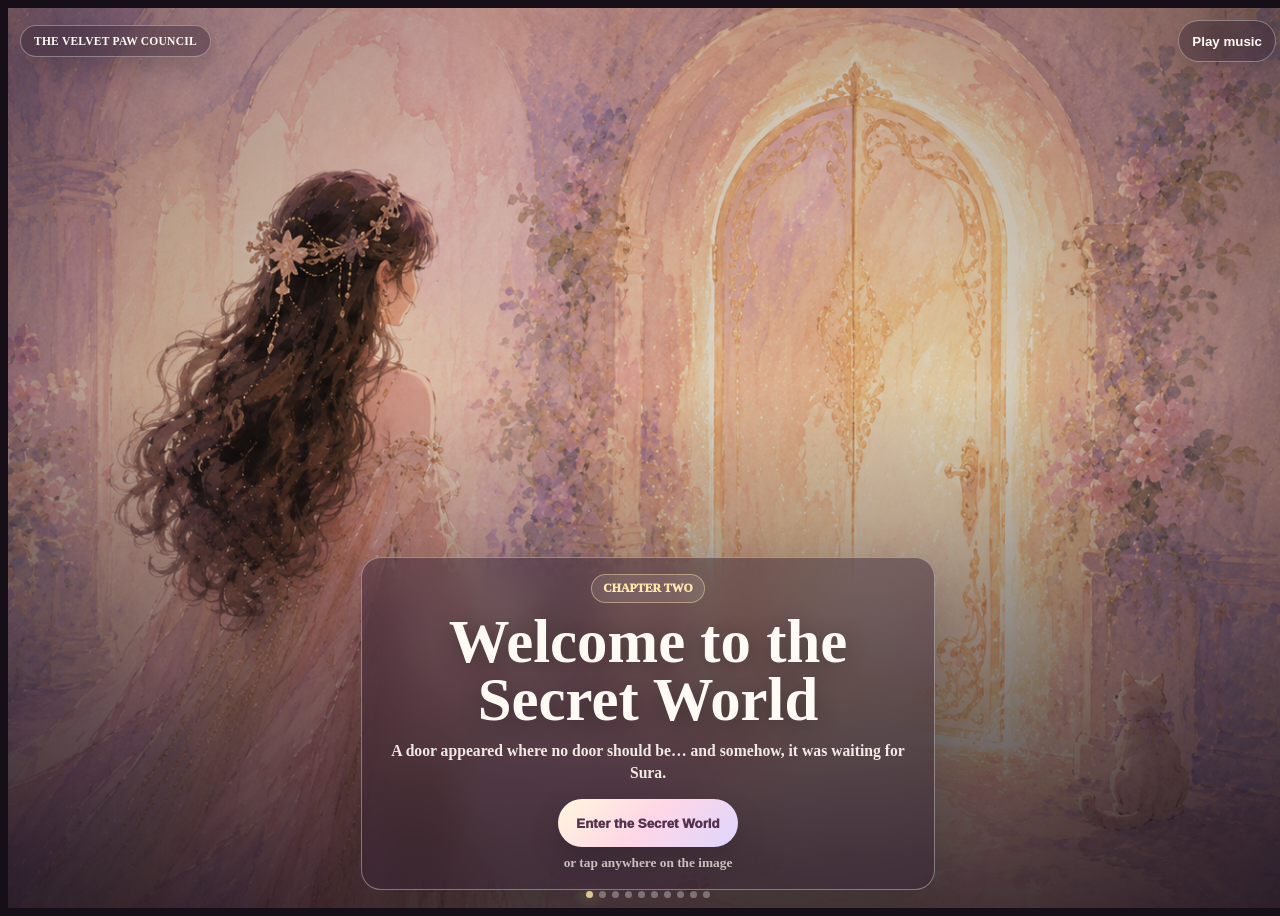
==== commit 02262cac: "fix chapter two mobile ui and cat answers" ====
--- a/index.html
+++ b/index.html
@@ -5,16 +5,16 @@
   <meta name="viewport" content="width=device-width, initial-scale=1, viewport-fit=cover">
   <meta name="theme-color" content="#fff5f7">
   <title>For Sura — The Secret World</title>
-  <link rel="stylesheet" href="style.css?v=20260612-immersive">
+  <link rel="stylesheet" href="style.css?v=20260612-fix-cat-ui">
 </head>
 <body>
   <main id="app">
     <section class="content-band chapter-two-section" id="chapterTwo" aria-labelledby="chapterTwoTitle"></section>
   </main>
 
-  <script src="chapter-two.config.js?v=20260612-immersive"></script>
-  <script src="chapter-two.data.js?v=20260612-immersive"></script>
-  <script src="chapter-two.js?v=20260612-immersive"></script>
+  <script src="chapter-two.config.js?v=20260612-fix-cat-ui"></script>
+  <script src="chapter-two.data.js?v=20260612-fix-cat-ui"></script>
+  <script src="chapter-two.js?v=20260612-fix-cat-ui"></script>
   <script>
     window.ChapterTwo.mount("#chapterTwo");
   </script>
--- a/style.css
+++ b/style.css
@@ -439,4 +439,191 @@
   .cat-marker {
     animation: none !important;
   }
+}
+
+/* ===== Chapter Two fixes ===== */
+
+.chapter-two-image-fit {
+  width: 100% !important;
+  height: 100% !important;
+  max-width: none !important;
+  max-height: none !important;
+}
+
+.chapter-two-main-img {
+  width: 100% !important;
+  height: 100% !important;
+  object-fit: cover !important;
+}
+
+.chapter-two-bg-img {
+  object-fit: cover !important;
+}
+
+.chapter-overlay {
+  left: max(14px, env(safe-area-inset-left)) !important;
+  right: max(14px, env(safe-area-inset-right)) !important;
+  bottom: max(18px, env(safe-area-inset-bottom)) !important;
+}
+
+.chapter-glass-card {
+  width: min(92vw, 540px) !important;
+  padding: 16px 16px 18px !important;
+  border-radius: 20px !important;
+}
+
+.chapter-glass-card h1 {
+  font-size: clamp(2.1rem, 9vw, 3.8rem) !important;
+  line-height: 0.96 !important;
+  margin-bottom: 10px !important;
+}
+
+.chapter-glass-card p {
+  font-size: 0.98rem !important;
+  line-height: 1.45 !important;
+  margin-bottom: 14px !important;
+}
+
+.chapter-glass-card small {
+  margin-top: 8px !important;
+}
+
+.chapter-two-image-stage {
+  pointer-events: none !important;
+}
+
+.chapter-tap-zone {
+  z-index: 3 !important;
+}
+
+.chapter-overlay,
+.cat-question-bubble,
+.chapter-music-button {
+  z-index: 9 !important;
+}
+
+.cat-question-bubble {
+  pointer-events: auto !important;
+}
+
+.cat-answer-row button,
+.cat-next-button,
+.chapter-main-button {
+  pointer-events: auto !important;
+}
+
+/* all cat labels / markers */
+.cat-markers-layer {
+  position: absolute;
+  inset: 0;
+  z-index: 6;
+  pointer-events: none;
+}
+
+.cat-pin {
+  position: absolute;
+  transform: translate(-50%, -50%);
+  display: grid;
+  place-items: center;
+}
+
+.cat-pin-dot {
+  width: 14px;
+  height: 14px;
+  border: 2px solid rgba(255, 241, 194, 0.92);
+  border-radius: 50%;
+  background: rgba(255, 222, 237, 0.52);
+  box-shadow: 0 0 0 8px rgba(255, 227, 165, 0.14);
+}
+
+.cat-pin-label {
+  position: absolute;
+  bottom: calc(100% + 10px);
+  left: 50%;
+  transform: translateX(-50%);
+  white-space: nowrap;
+  border: 1px solid rgba(255, 238, 194, 0.4);
+  border-radius: 999px;
+  padding: 4px 8px;
+  color: #fffaf3;
+  background: rgba(52, 32, 52, 0.62);
+  box-shadow: 0 8px 18px rgba(0, 0, 0, 0.18);
+  -webkit-backdrop-filter: blur(8px);
+  backdrop-filter: blur(8px);
+  font-size: 0.62rem;
+  font-weight: 900;
+  letter-spacing: 0.02em;
+  text-transform: uppercase;
+}
+
+.cat-pin.is-active .cat-pin-dot {
+  width: 18px;
+  height: 18px;
+  box-shadow:
+    0 0 0 10px rgba(255, 230, 170, 0.18),
+    0 0 26px rgba(255, 230, 170, 0.6);
+  animation: catMarkerPulse 1.5s ease-in-out infinite;
+}
+
+.cat-pin.is-active .cat-pin-label {
+  background: rgba(97, 57, 89, 0.82);
+  color: #ffe6a9;
+  border-color: rgba(255, 230, 170, 0.5);
+}
+
+/* question bubble */
+.cat-question-bubble {
+  width: min(360px, 44vw) !important;
+  padding: 14px !important;
+  transform: translate(-50%, -8%) !important;
+  border-radius: 18px !important;
+}
+
+.cat-question-bubble p {
+  font-size: 0.95rem !important;
+  line-height: 1.42 !important;
+}
+
+.cat-answer-row {
+  display: grid !important;
+  grid-template-columns: 1fr 1fr !important;
+  gap: 8px !important;
+}
+
+.cat-answer-row button,
+.cat-next-button {
+  min-height: 46px !important;
+}
+
+/* mobile / iphone */
+@media (max-width: 680px) {
+  .chapter-glass-card {
+    width: min(92vw, 500px) !important;
+    padding: 14px 14px 16px !important;
+  }
+
+  .chapter-glass-card h1 {
+    font-size: clamp(1.85rem, 8.6vw, 3rem) !important;
+  }
+
+  .chapter-glass-card p {
+    font-size: 0.92rem !important;
+  }
+
+  .cat-pin-label {
+    font-size: 0.54rem !important;
+    padding: 3px 6px !important;
+  }
+
+  .cat-question-bubble {
+    left: 50% !important;
+    top: auto !important;
+    bottom: max(88px, calc(env(safe-area-inset-bottom) + 70px)) !important;
+    width: min(92vw, 420px) !important;
+    transform: translateX(-50%) !important;
+  }
+
+  .cat-question-bubble p {
+    font-size: 0.9rem !important;
+  }
 }
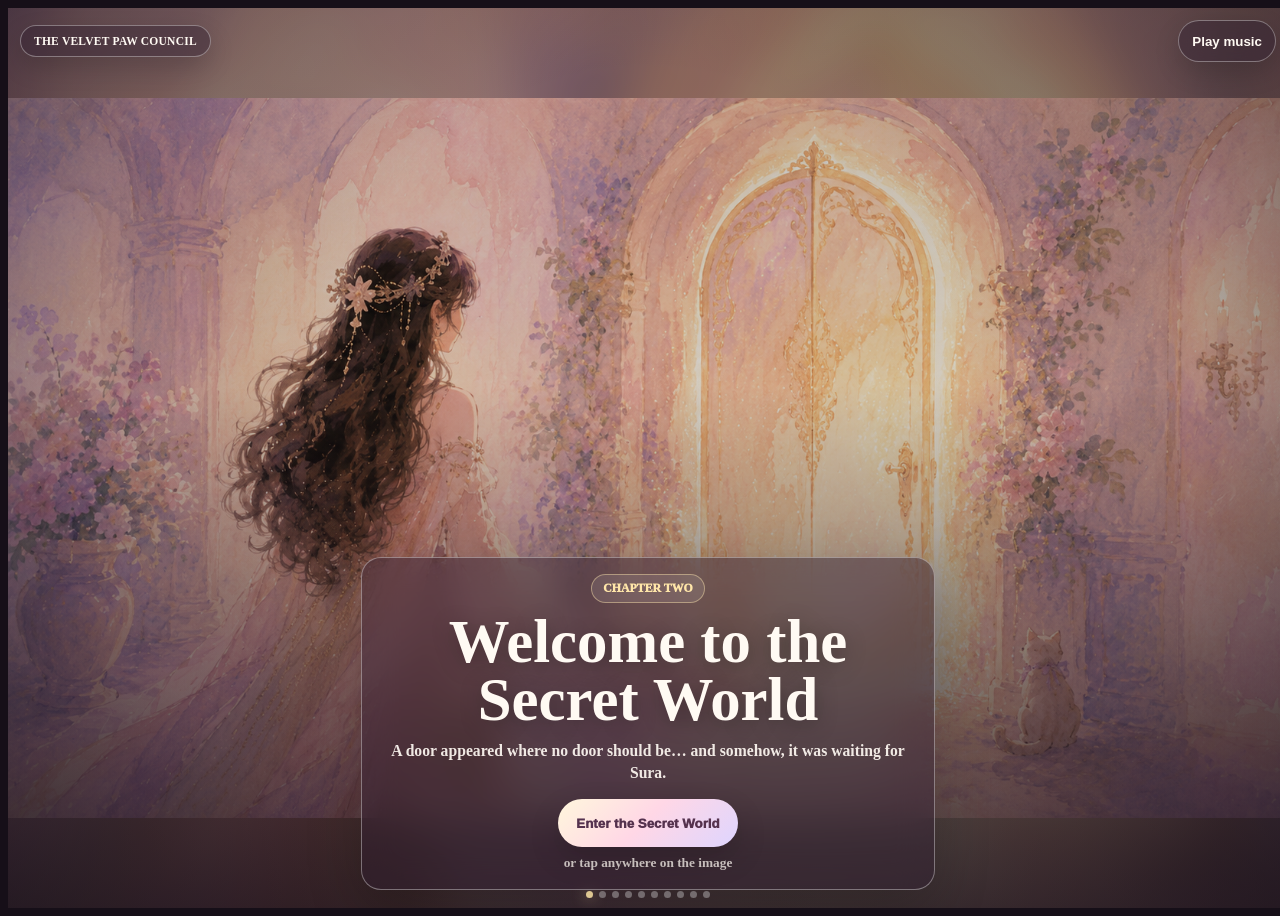
==== commit 521ad17a: "final iphone polish for chapter two" ====
--- a/index.html
+++ b/index.html
@@ -5,16 +5,16 @@
   <meta name="viewport" content="width=device-width, initial-scale=1, viewport-fit=cover">
   <meta name="theme-color" content="#fff5f7">
   <title>For Sura — The Secret World</title>
-  <link rel="stylesheet" href="style.css?v=20260612-fix-cat-ui">
+  <link rel="stylesheet" href="style.css?v=20260612-final-polish">
 </head>
 <body>
   <main id="app">
     <section class="content-band chapter-two-section" id="chapterTwo" aria-labelledby="chapterTwoTitle"></section>
   </main>
 
-  <script src="chapter-two.config.js?v=20260612-fix-cat-ui"></script>
-  <script src="chapter-two.data.js?v=20260612-fix-cat-ui"></script>
-  <script src="chapter-two.js?v=20260612-fix-cat-ui"></script>
+  <script src="chapter-two.config.js?v=20260612-final-polish"></script>
+  <script src="chapter-two.data.js?v=20260612-final-polish"></script>
+  <script src="chapter-two.js?v=20260612-final-polish"></script>
   <script>
     window.ChapterTwo.mount("#chapterTwo");
   </script>
--- a/style.css
+++ b/style.css
@@ -626,4 +626,294 @@
   .cat-question-bubble p {
     font-size: 0.9rem !important;
   }
+}
+
+/* ===== iPhone polish for Chapter Two ===== */
+
+@media (max-width: 680px) {
+  body.chapter-two-fullscreen {
+    position: fixed;
+    inset: 0;
+    width: 100%;
+    overflow: hidden;
+  }
+
+  body.chapter-two-fullscreen #app,
+  #chapterTwo,
+  .chapter-two-immersive {
+    width: 100vw !important;
+    height: 100dvh !important;
+    min-height: 100dvh !important;
+    overflow: hidden !important;
+  }
+
+  .chapter-two-main-img,
+  .chapter-two-bg-img {
+    object-fit: cover !important;
+  }
+
+  .chapter-two-main-img {
+    filter: brightness(0.9) saturate(0.98);
+  }
+
+  .chapter-two-immersive::after {
+    background:
+      linear-gradient(180deg, rgba(18, 10, 20, 0.42) 0%, rgba(18, 10, 20, 0.08) 30%, rgba(18, 10, 20, 0.22) 58%, rgba(18, 10, 20, 0.78) 100%) !important;
+  }
+
+  .chapter-two-topbar {
+    top: calc(env(safe-area-inset-top) + 10px) !important;
+    left: 12px !important;
+    right: 12px !important;
+    gap: 8px !important;
+  }
+
+  .chapter-mini-label {
+    max-width: 56vw !important;
+    padding: 8px 11px !important;
+    font-size: 0.58rem !important;
+    letter-spacing: 0.03em !important;
+  }
+
+  .chapter-music-button {
+    min-height: 38px !important;
+    padding: 8px 12px !important;
+    font-size: 0.78rem !important;
+  }
+
+  /* story text card */
+  .chapter-overlay {
+    top: auto !important;
+    left: 12px !important;
+    right: 12px !important;
+    bottom: calc(env(safe-area-inset-bottom) + 26px) !important;
+    transform: none !important;
+    justify-content: center !important;
+    pointer-events: none !important;
+  }
+
+  .chapter-glass-card {
+    width: 100% !important;
+    max-width: 420px !important;
+    padding: 14px 14px 16px !important;
+    border-radius: 22px !important;
+    background: rgba(48, 29, 48, 0.56) !important;
+    -webkit-backdrop-filter: blur(14px) !important;
+    backdrop-filter: blur(14px) !important;
+    pointer-events: auto !important;
+  }
+
+  .chapter-kicker {
+    margin-bottom: 8px !important;
+    padding: 5px 10px !important;
+    font-size: 0.62rem !important;
+  }
+
+  .chapter-glass-card h1 {
+    margin-bottom: 9px !important;
+    font-size: clamp(1.95rem, 9vw, 2.8rem) !important;
+    line-height: 0.94 !important;
+  }
+
+  .chapter-glass-card p {
+    margin-bottom: 12px !important;
+    font-size: 0.88rem !important;
+    line-height: 1.38 !important;
+  }
+
+  .chapter-main-button {
+    min-height: 44px !important;
+    padding: 10px 16px !important;
+    font-size: 0.86rem !important;
+  }
+
+  .chapter-glass-card small {
+    margin-top: 7px !important;
+    font-size: 0.78rem !important;
+  }
+
+  /* remove ugly tall guardian card on mobile */
+  .chapter-overlay.is-small {
+    top: auto !important;
+    left: 12px !important;
+    right: 12px !important;
+    bottom: calc(env(safe-area-inset-bottom) + 196px) !important;
+    justify-content: center !important;
+  }
+
+  .chapter-small-card {
+    width: auto !important;
+    max-width: 86vw !important;
+    padding: 8px 12px !important;
+    border-radius: 999px !important;
+    background: rgba(48, 29, 48, 0.58) !important;
+    text-align: center !important;
+  }
+
+  .chapter-small-card span {
+    display: inline !important;
+    margin-right: 6px !important;
+    font-size: 0.62rem !important;
+  }
+
+  .chapter-small-card strong {
+    display: inline !important;
+    font-size: 0.78rem !important;
+  }
+
+  /* cat labels above cats */
+  .cat-pin-dot {
+    width: 10px !important;
+    height: 10px !important;
+    box-shadow: 0 0 0 6px rgba(255, 230, 170, 0.12) !important;
+  }
+
+  .cat-pin.is-active .cat-pin-dot {
+    width: 14px !important;
+    height: 14px !important;
+  }
+
+  .cat-pin-label {
+    bottom: calc(100% + 7px) !important;
+    padding: 3px 6px !important;
+    font-size: 0.48rem !important;
+    max-width: 70px !important;
+    overflow: hidden !important;
+    text-overflow: ellipsis !important;
+  }
+
+  .cat-pin:not(.is-active) .cat-pin-label {
+    opacity: 0.72 !important;
+  }
+
+  .cat-pin.is-active .cat-pin-label {
+    opacity: 1 !important;
+    font-size: 0.54rem !important;
+  }
+
+  /* question box */
+  .cat-question-bubble {
+    left: 50% !important;
+    top: auto !important;
+    bottom: calc(env(safe-area-inset-bottom) + 34px) !important;
+    width: calc(100vw - 24px) !important;
+    max-width: 430px !important;
+    padding: 13px !important;
+    border-radius: 22px !important;
+    transform: translateX(-50%) !important;
+    background: rgba(48, 29, 48, 0.62) !important;
+    -webkit-backdrop-filter: blur(14px) !important;
+    backdrop-filter: blur(14px) !important;
+  }
+
+  .cat-speaker {
+    margin-bottom: 7px !important;
+    padding: 4px 9px !important;
+    font-size: 0.58rem !important;
+  }
+
+  .cat-question-bubble p {
+    margin-bottom: 11px !important;
+    font-size: 0.86rem !important;
+    line-height: 1.34 !important;
+  }
+
+  .cat-answer-row {
+    grid-template-columns: 1fr 1fr !important;
+    gap: 9px !important;
+  }
+
+  .cat-answer-row button,
+  .cat-next-button {
+    min-height: 44px !important;
+    padding: 10px 12px !important;
+    font-size: 0.86rem !important;
+  }
+
+  .chapter-progress-dots {
+    display: none !important;
+  }
+}
+
+/* iPhone small height fix */
+@media (max-width: 680px) and (max-height: 760px) {
+  .chapter-glass-card h1 {
+    font-size: clamp(1.7rem, 8vw, 2.35rem) !important;
+  }
+
+  .chapter-glass-card p {
+    font-size: 0.82rem !important;
+  }
+
+  .chapter-glass-card {
+    padding: 12px !important;
+  }
+
+  .cat-question-bubble {
+    padding: 11px !important;
+  }
+
+  .chapter-overlay.is-small {
+    bottom: calc(env(safe-area-inset-bottom) + 172px) !important;
+  }
+}
+
+/* ===== Final iPhone polish ===== */
+
+/* 1) make the yes/no question box same style as the counter */
+.cat-question-bubble {
+  background: rgba(48, 29, 48, 0.58) !important;
+  border: 1px solid rgba(255, 255, 255, 0.36) !important;
+  -webkit-backdrop-filter: blur(14px) !important;
+  backdrop-filter: blur(14px) !important;
+}
+
+/* optional: same text softness */
+.cat-question-bubble p {
+  color: rgba(255, 250, 243, 0.92) !important;
+}
+
+/* 2) zoom out images more */
+.chapter-two-image-fit {
+  width: 100% !important;
+  height: 100% !important;
+  display: grid !important;
+  place-items: center !important;
+}
+
+.chapter-two-main-img {
+  width: 100% !important;
+  height: 100% !important;
+  object-fit: contain !important;   /* this is the important part */
+  object-position: center center !important;
+  animation: chapterSoftZoomLite 14s ease-in-out alternate infinite !important;
+  filter: brightness(0.96) saturate(1) !important;
+}
+
+/* background still fills full screen behind it */
+.chapter-two-bg-img {
+  object-fit: cover !important;
+  filter: blur(22px) saturate(1.03) brightness(0.72) !important;
+}
+
+@keyframes chapterSoftZoomLite {
+  from {
+    transform: scale(0.96);
+  }
+  to {
+    transform: scale(1);
+  }
+}
+
+/* mobile fine-tune */
+@media (max-width: 680px) {
+  .cat-question-bubble {
+    background: rgba(48, 29, 48, 0.58) !important;
+  }
+
+  .chapter-two-main-img {
+    object-fit: contain !important;
+    width: 100% !important;
+    height: 100% !important;
+  }
 }
